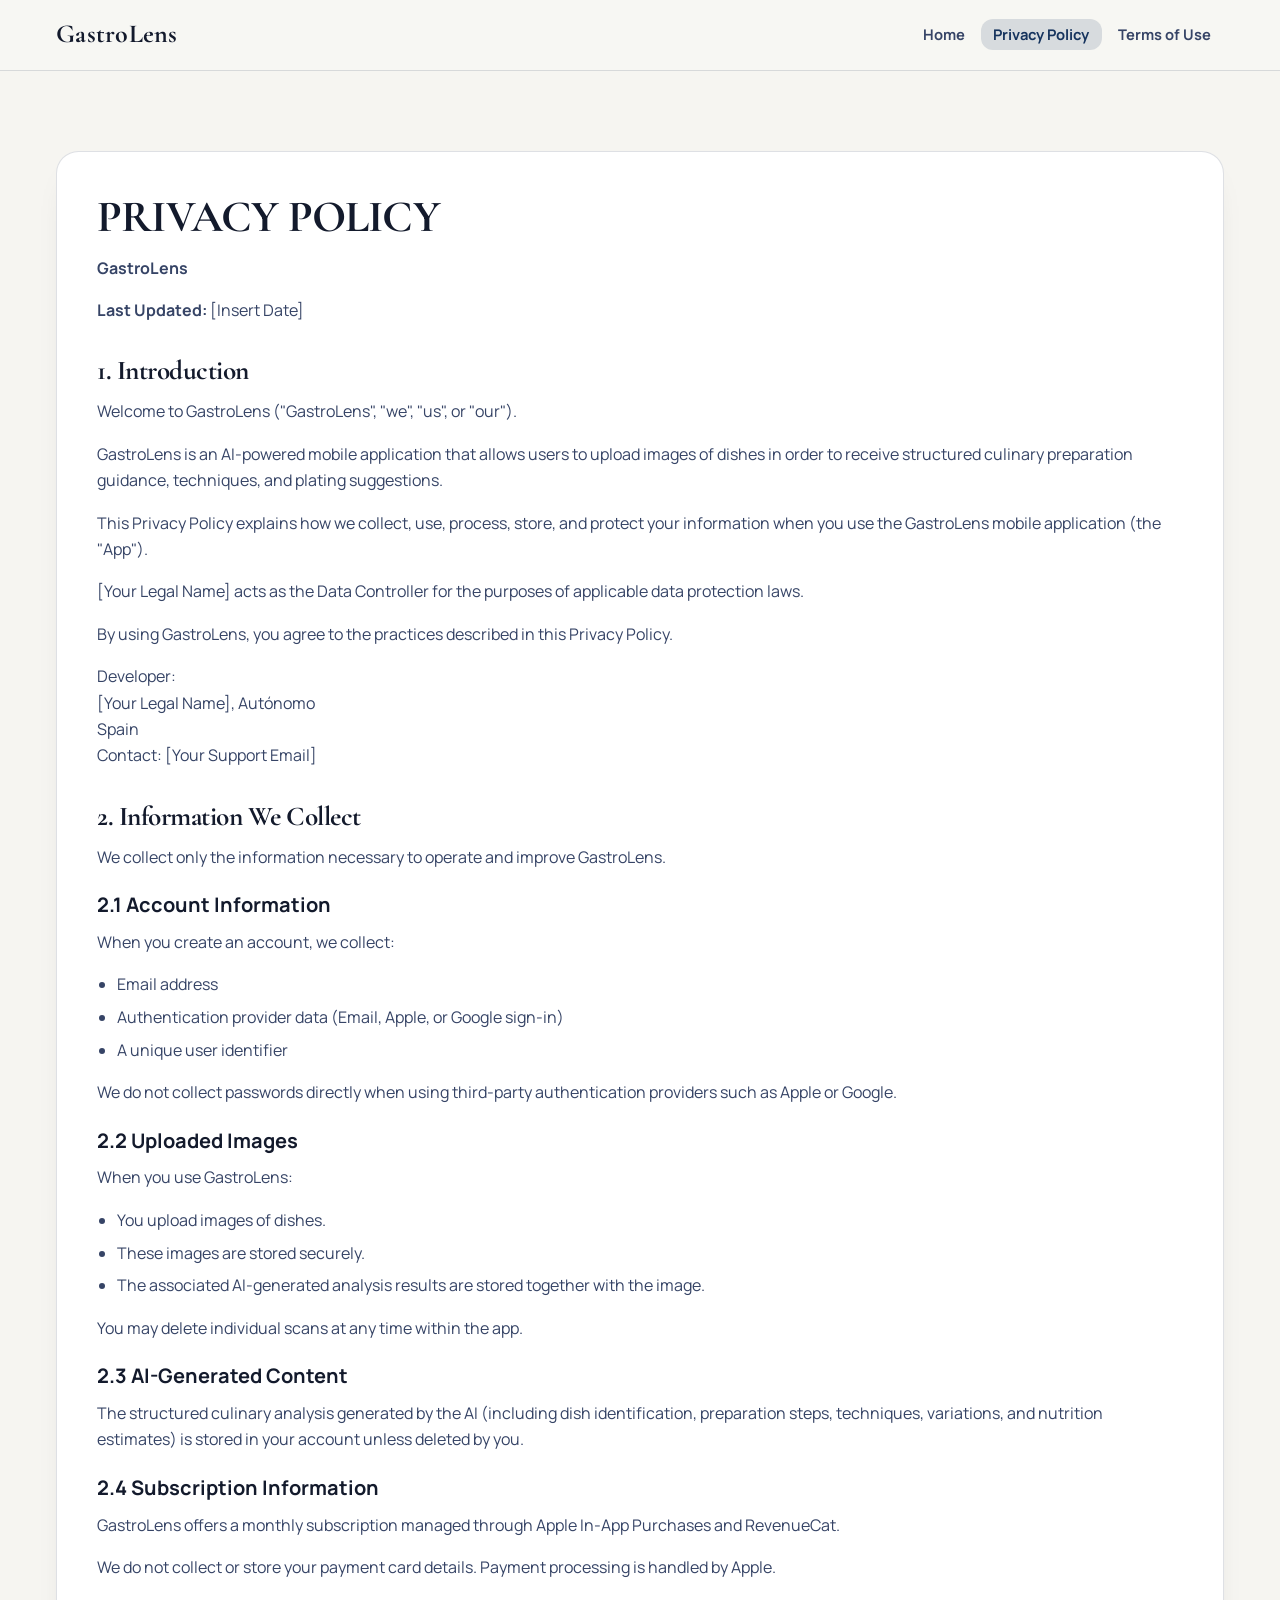
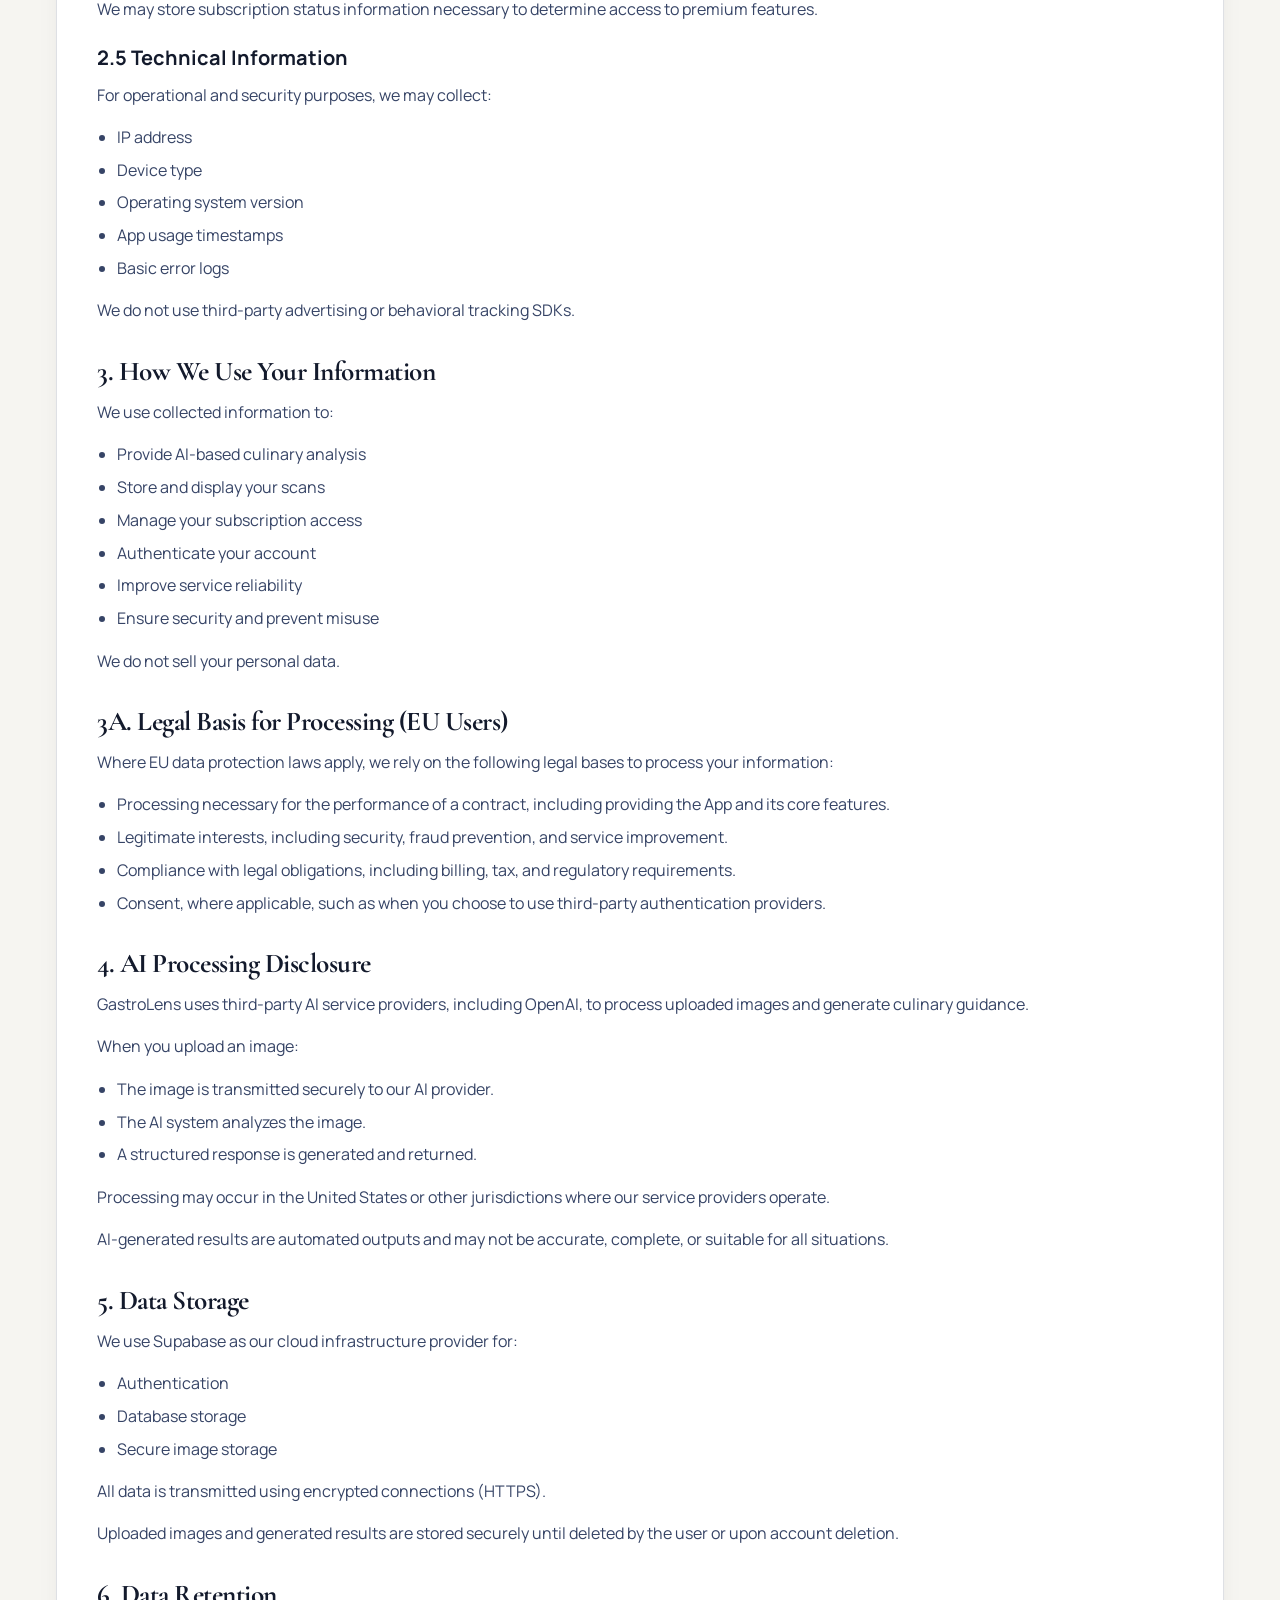
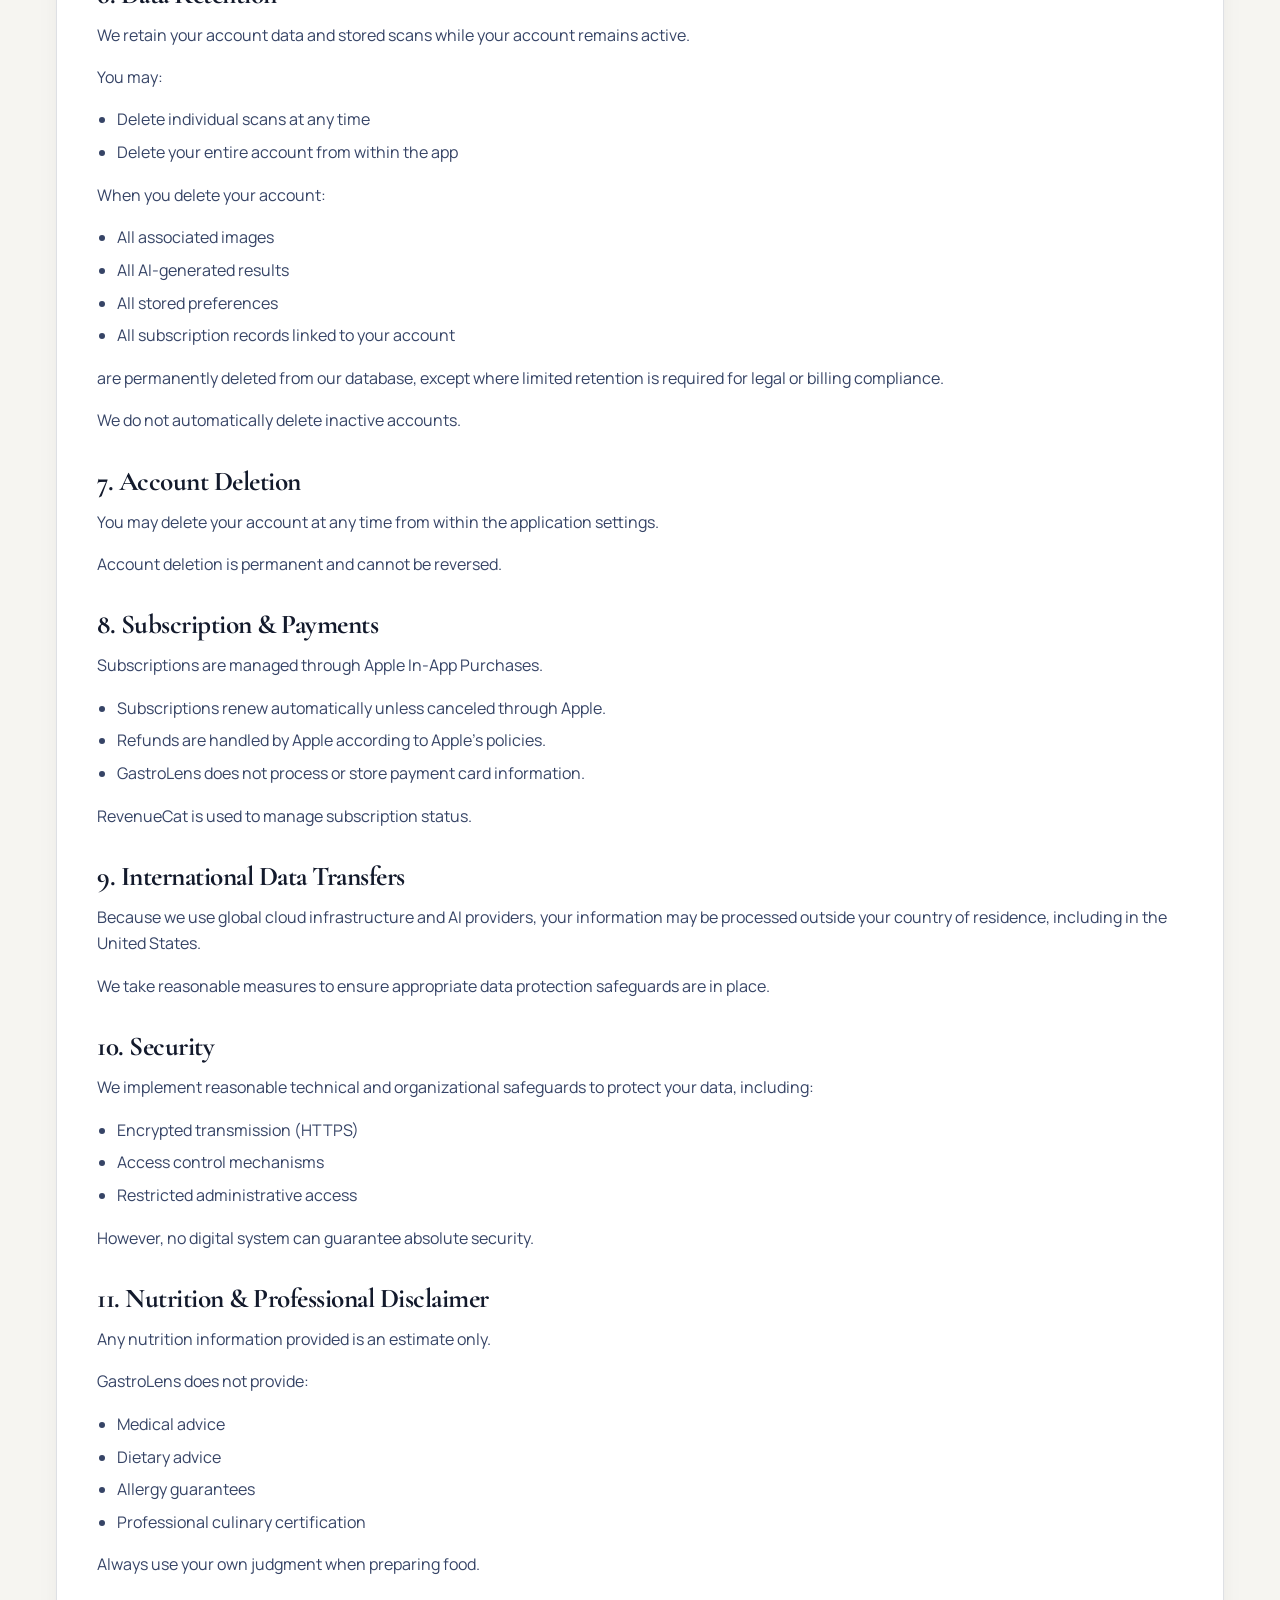
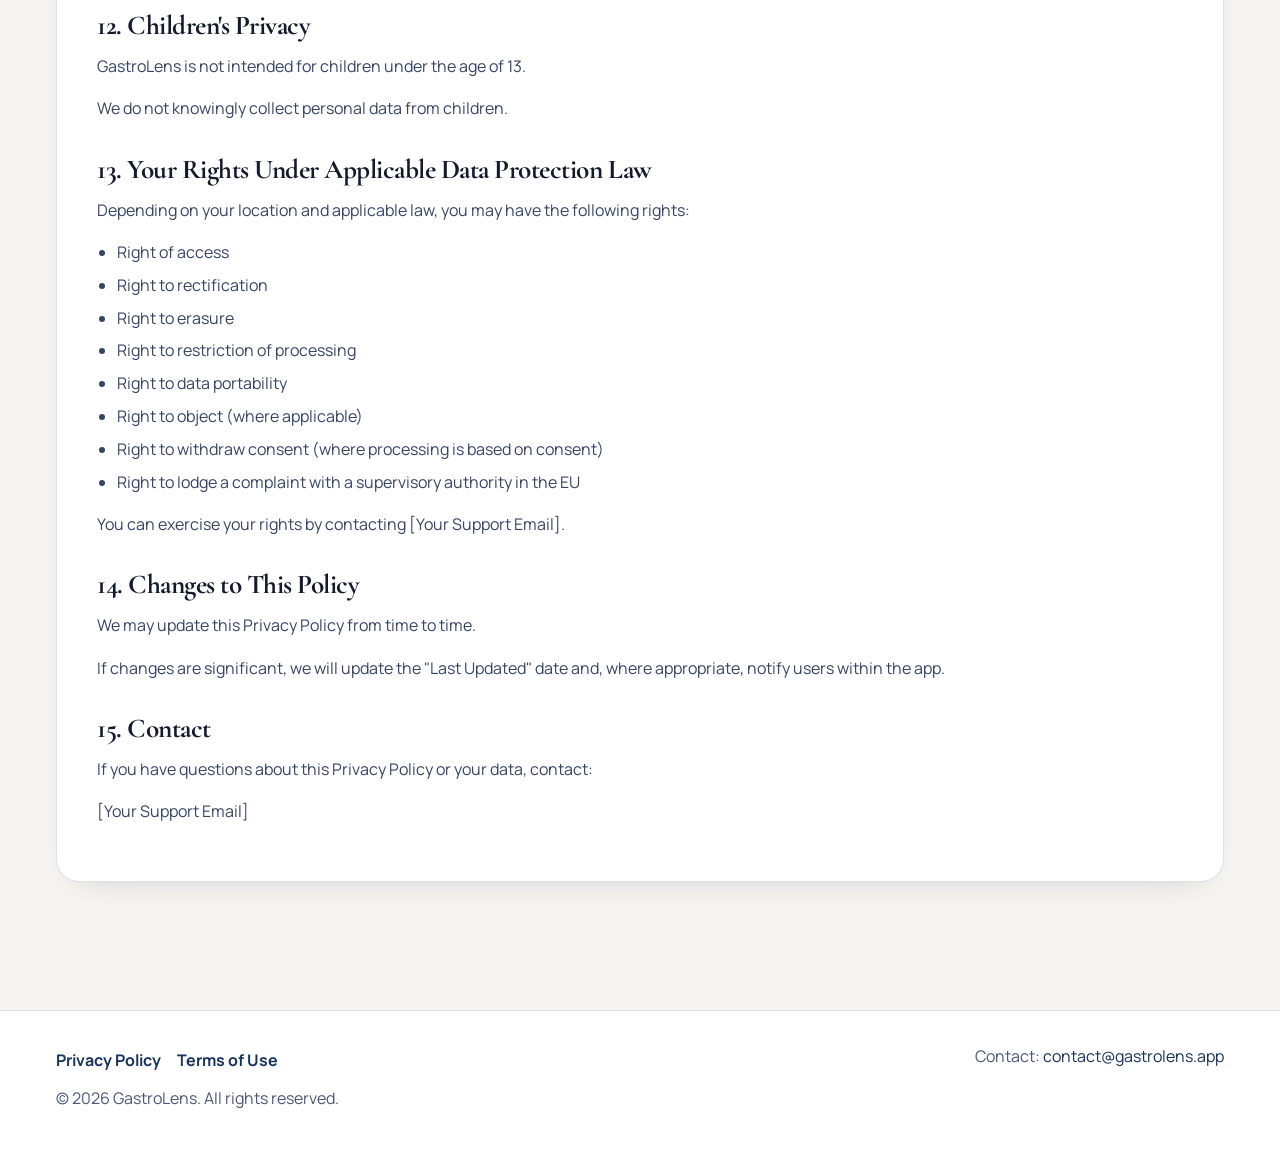
==== privacy.html @ a6d632fc "Add files via upload" ====
﻿<!doctype html>
<html lang="en">
<head>
  <meta charset="utf-8">
  <meta name="viewport" content="width=device-width, initial-scale=1">
  <title>Privacy Policy | GastroLens</title>
  <meta name="description" content="Privacy Policy for GastroLens.">
  <link rel="icon" href="/favicon.ico" sizes="any">
  <link rel="stylesheet" href="/styles.css">
</head>
<body>
  <header class="site-header">
    <div class="container nav-wrap">
      <a class="brand" href="/index.html" aria-label="GastroLens Home">GastroLens</a>
      <nav aria-label="Primary">
        <ul class="nav-list">
          <li><a class="nav-link" href="/index.html">Home</a></li>
          <li><a class="nav-link active" href="/privacy.html" aria-current="page">Privacy Policy</a></li>
          <li><a class="nav-link" href="/terms.html">Terms of Use</a></li>
        </ul>
      </nav>
    </div>
  </header>

  <main class="section">
    <article class="container legal">
      <h1>PRIVACY POLICY</h1>
      <p class="legal-meta"><strong>GastroLens</strong></p>
      <p class="legal-meta"><strong>Last Updated:</strong> [Insert Date]</p>

      <section>
        <h2>1. Introduction</h2>
        <p>Welcome to GastroLens ("GastroLens", "we", "us", or "our").</p>
        <p>GastroLens is an AI-powered mobile application that allows users to upload images of dishes in order to receive structured culinary preparation guidance, techniques, and plating suggestions.</p>
        <p>This Privacy Policy explains how we collect, use, process, store, and protect your information when you use the GastroLens mobile application (the "App").</p>
        <p>[Your Legal Name] acts as the Data Controller for the purposes of applicable data protection laws.</p>
        <p>By using GastroLens, you agree to the practices described in this Privacy Policy.</p>
        <p>Developer:<br>[Your Legal Name], Autónomo<br>Spain<br>Contact: [Your Support Email]</p>
      </section>

      <section>
        <h2>2. Information We Collect</h2>
        <p>We collect only the information necessary to operate and improve GastroLens.</p>

        <h3>2.1 Account Information</h3>
        <p>When you create an account, we collect:</p>
        <ul>
          <li>Email address</li>
          <li>Authentication provider data (Email, Apple, or Google sign-in)</li>
          <li>A unique user identifier</li>
        </ul>
        <p>We do not collect passwords directly when using third-party authentication providers such as Apple or Google.</p>

        <h3>2.2 Uploaded Images</h3>
        <p>When you use GastroLens:</p>
        <ul>
          <li>You upload images of dishes.</li>
          <li>These images are stored securely.</li>
          <li>The associated AI-generated analysis results are stored together with the image.</li>
        </ul>
        <p>You may delete individual scans at any time within the app.</p>

        <h3>2.3 AI-Generated Content</h3>
        <p>The structured culinary analysis generated by the AI (including dish identification, preparation steps, techniques, variations, and nutrition estimates) is stored in your account unless deleted by you.</p>

        <h3>2.4 Subscription Information</h3>
        <p>GastroLens offers a monthly subscription managed through Apple In-App Purchases and RevenueCat.</p>
        <p>We do not collect or store your payment card details. Payment processing is handled by Apple.</p>
        <p>We may store subscription status information necessary to determine access to premium features.</p>

        <h3>2.5 Technical Information</h3>
        <p>For operational and security purposes, we may collect:</p>
        <ul>
          <li>IP address</li>
          <li>Device type</li>
          <li>Operating system version</li>
          <li>App usage timestamps</li>
          <li>Basic error logs</li>
        </ul>
        <p>We do not use third-party advertising or behavioral tracking SDKs.</p>
      </section>

      <section>
        <h2>3. How We Use Your Information</h2>
        <p>We use collected information to:</p>
        <ul>
          <li>Provide AI-based culinary analysis</li>
          <li>Store and display your scans</li>
          <li>Manage your subscription access</li>
          <li>Authenticate your account</li>
          <li>Improve service reliability</li>
          <li>Ensure security and prevent misuse</li>
        </ul>
        <p>We do not sell your personal data.</p>
      </section>

      <section>
        <h2>3A. Legal Basis for Processing (EU Users)</h2>
        <p>Where EU data protection laws apply, we rely on the following legal bases to process your information:</p>
        <ul>
          <li>Processing necessary for the performance of a contract, including providing the App and its core features.</li>
          <li>Legitimate interests, including security, fraud prevention, and service improvement.</li>
          <li>Compliance with legal obligations, including billing, tax, and regulatory requirements.</li>
          <li>Consent, where applicable, such as when you choose to use third-party authentication providers.</li>
        </ul>
      </section>

      <section>
        <h2>4. AI Processing Disclosure</h2>
        <p>GastroLens uses third-party AI service providers, including OpenAI, to process uploaded images and generate culinary guidance.</p>
        <p>When you upload an image:</p>
        <ul>
          <li>The image is transmitted securely to our AI provider.</li>
          <li>The AI system analyzes the image.</li>
          <li>A structured response is generated and returned.</li>
        </ul>
        <p>Processing may occur in the United States or other jurisdictions where our service providers operate.</p>
        <p>AI-generated results are automated outputs and may not be accurate, complete, or suitable for all situations.</p>
      </section>

      <section>
        <h2>5. Data Storage</h2>
        <p>We use Supabase as our cloud infrastructure provider for:</p>
        <ul>
          <li>Authentication</li>
          <li>Database storage</li>
          <li>Secure image storage</li>
        </ul>
        <p>All data is transmitted using encrypted connections (HTTPS).</p>
        <p>Uploaded images and generated results are stored securely until deleted by the user or upon account deletion.</p>
      </section>

      <section>
        <h2>6. Data Retention</h2>
        <p>We retain your account data and stored scans while your account remains active.</p>
        <p>You may:</p>
        <ul>
          <li>Delete individual scans at any time</li>
          <li>Delete your entire account from within the app</li>
        </ul>
        <p>When you delete your account:</p>
        <ul>
          <li>All associated images</li>
          <li>All AI-generated results</li>
          <li>All stored preferences</li>
          <li>All subscription records linked to your account</li>
        </ul>
        <p>are permanently deleted from our database, except where limited retention is required for legal or billing compliance.</p>
        <p>We do not automatically delete inactive accounts.</p>
      </section>

      <section>
        <h2>7. Account Deletion</h2>
        <p>You may delete your account at any time from within the application settings.</p>
        <p>Account deletion is permanent and cannot be reversed.</p>
      </section>

      <section>
        <h2>8. Subscription &amp; Payments</h2>
        <p>Subscriptions are managed through Apple In-App Purchases.</p>
        <ul>
          <li>Subscriptions renew automatically unless canceled through Apple.</li>
          <li>Refunds are handled by Apple according to Apple's policies.</li>
          <li>GastroLens does not process or store payment card information.</li>
        </ul>
        <p>RevenueCat is used to manage subscription status.</p>
      </section>

      <section>
        <h2>9. International Data Transfers</h2>
        <p>Because we use global cloud infrastructure and AI providers, your information may be processed outside your country of residence, including in the United States.</p>
        <p>We take reasonable measures to ensure appropriate data protection safeguards are in place.</p>
      </section>

      <section>
        <h2>10. Security</h2>
        <p>We implement reasonable technical and organizational safeguards to protect your data, including:</p>
        <ul>
          <li>Encrypted transmission (HTTPS)</li>
          <li>Access control mechanisms</li>
          <li>Restricted administrative access</li>
        </ul>
        <p>However, no digital system can guarantee absolute security.</p>
      </section>

      <section>
        <h2>11. Nutrition &amp; Professional Disclaimer</h2>
        <p>Any nutrition information provided is an estimate only.</p>
        <p>GastroLens does not provide:</p>
        <ul>
          <li>Medical advice</li>
          <li>Dietary advice</li>
          <li>Allergy guarantees</li>
          <li>Professional culinary certification</li>
        </ul>
        <p>Always use your own judgment when preparing food.</p>
      </section>

      <section>
        <h2>12. Children's Privacy</h2>
        <p>GastroLens is not intended for children under the age of 13.</p>
        <p>We do not knowingly collect personal data from children.</p>
      </section>

      <section>
        <h2>13. Your Rights Under Applicable Data Protection Law</h2>
        <p>Depending on your location and applicable law, you may have the following rights:</p>
        <ul>
          <li>Right of access</li>
          <li>Right to rectification</li>
          <li>Right to erasure</li>
          <li>Right to restriction of processing</li>
          <li>Right to data portability</li>
          <li>Right to object (where applicable)</li>
          <li>Right to withdraw consent (where processing is based on consent)</li>
          <li>Right to lodge a complaint with a supervisory authority in the EU</li>
        </ul>
        <p>You can exercise your rights by contacting [Your Support Email].</p>
      </section>

      <section>
        <h2>14. Changes to This Policy</h2>
        <p>We may update this Privacy Policy from time to time.</p>
        <p>If changes are significant, we will update the "Last Updated" date and, where appropriate, notify users within the app.</p>
      </section>

      <section>
        <h2>15. Contact</h2>
        <p>If you have questions about this Privacy Policy or your data, contact:</p>
        <p>[Your Support Email]</p>
      </section>
    </article>
  </main>

  <footer class="site-footer">
    <div class="container footer-wrap">
      <nav aria-label="Footer">
        <ul class="footer-links">
          <li><a href="/privacy.html">Privacy Policy</a></li>
          <li><a href="/terms.html">Terms of Use</a></li>
        </ul>
      </nav>
      <p class="footer-meta">Contact: <a href="mailto:contact@gastrolens.app">contact@gastrolens.app</a></p>
      <p class="footer-meta">&copy; 2026 GastroLens. All rights reserved.</p>
    </div>
  </footer>
</body>
</html>
---- styles.css ----
@import url("https://fonts.googleapis.com/css2?family=Cormorant+Garamond:wght@600;700&family=Manrope:wght@400;500;600;700;800&display=swap");

:root {
  --font-sans: "Manrope", "Avenir Next", "Segoe UI", sans-serif;
  --font-display: "Cormorant Garamond", "Times New Roman", serif;

  --color-ink-950: #131a2c;
  --color-ink-800: #25314f;
  --color-ink-700: #364466;
  --color-ink-600: #4b5779;
  --color-ink-500: #667293;
  --color-bg: #f6f5f1;
  --color-surface: #ffffff;
  --color-surface-muted: #f4f6fb;
  --color-brand: #15335d;
  --color-brand-strong: #0d2342;
  --color-brand-soft: #d6e3f8;
  --color-accent: #bd8a37;
  --color-accent-soft: #f2e5cc;
  --color-border: rgba(24, 38, 68, 0.14);
  --color-border-strong: rgba(18, 31, 57, 0.2);

  --shadow-soft: 0 14px 34px -24px rgba(16, 24, 43, 0.28);
  --shadow-md: 0 24px 56px -28px rgba(11, 21, 44, 0.35);
  --shadow-lg: 0 42px 96px -46px rgba(10, 20, 40, 0.44);

  --radius-sm: 0.75rem;
  --radius-md: 1rem;
  --radius-lg: 1.4rem;
  --radius-xl: 1.9rem;

  --space-2: 0.5rem;
  --space-3: 0.75rem;
  --space-4: 1rem;
  --space-6: 1.5rem;
  --space-8: 2rem;
  --space-10: 2.5rem;
  --space-12: 3rem;
  --space-16: 4rem;
  --space-20: 5rem;
}

*,
*::before,
*::after {
  box-sizing: border-box;
}

html {
  scroll-behavior: smooth;
}

body {
  margin: 0;
  font-family: var(--font-sans);
  color: var(--color-ink-950);
  background: var(--color-bg);
  line-height: 1.65;
  -webkit-font-smoothing: antialiased;
  text-rendering: optimizeLegibility;
}

img {
  max-width: 100%;
  height: auto;
}

a {
  color: var(--color-brand);
  text-decoration: none;
}

a:hover,
a:focus-visible {
  text-decoration: underline;
}

:focus-visible {
  outline: 2px solid var(--color-accent);
  outline-offset: 2px;
}

.container {
  width: min(100% - 2rem, 73rem);
  margin-inline: auto;
}

.section {
  padding-block: var(--space-16);
}

.site-header {
  position: sticky;
  top: 0;
  z-index: 50;
  border-bottom: 1px solid var(--color-border);
  background: rgba(247, 247, 244, 0.92);
  backdrop-filter: blur(8px);
}

.nav-wrap {
  display: flex;
  align-items: center;
  justify-content: space-between;
  gap: var(--space-6);
  min-height: 4.35rem;
}

.brand {
  color: var(--color-ink-950);
  font-family: var(--font-display);
  font-size: 1.62rem;
  font-weight: 700;
  letter-spacing: 0.01em;
}

.brand:hover,
.brand:focus-visible {
  color: var(--color-brand);
  text-decoration: none;
}

.nav-list {
  list-style: none;
  margin: 0;
  padding: 0;
  display: flex;
  flex-wrap: wrap;
  align-items: center;
  justify-content: flex-end;
  gap: 0.2rem;
}

.nav-link {
  display: inline-flex;
  align-items: center;
  justify-content: center;
  border-radius: var(--radius-sm);
  padding: 0.52rem 0.8rem;
  color: var(--color-ink-700);
  font-size: 0.92rem;
  font-weight: 700;
  line-height: 1;
}

.nav-link:hover,
.nav-link:focus-visible {
  text-decoration: none;
  background: rgba(21, 51, 93, 0.11);
  color: var(--color-brand);
}

.nav-link.active {
  color: var(--color-brand);
  background: rgba(21, 51, 93, 0.14);
}

.nav-cta {
  border: 1px solid rgba(255, 255, 255, 0.18);
  background: linear-gradient(140deg, var(--color-brand), var(--color-brand-strong));
  color: #ffffff;
  box-shadow: 0 16px 30px -26px rgba(13, 35, 66, 0.8);
}

.nav-cta:hover,
.nav-cta:focus-visible {
  background: linear-gradient(140deg, #12305a, #0b1e3a);
  color: #ffffff;
}

h1,
h2,
h3 {
  margin-top: 0;
  color: var(--color-ink-950);
  line-height: 1.14;
}

h1,
h2 {
  font-family: var(--font-display);
  letter-spacing: -0.018em;
}

h1 {
  margin-bottom: var(--space-4);
  font-size: clamp(2.55rem, 7vw, 4.65rem);
}

h2 {
  margin-bottom: var(--space-6);
  font-size: clamp(2rem, 4.2vw, 3.2rem);
}

h3 {
  margin-bottom: var(--space-3);
  font-size: clamp(1.08rem, 1.8vw, 1.25rem);
}

p {
  margin-top: 0;
  margin-bottom: var(--space-4);
}

.lead {
  margin-bottom: var(--space-6);
  color: var(--color-ink-700);
  font-size: clamp(1.08rem, 2.2vw, 1.35rem);
  font-weight: 520;
}

.eyebrow {
  display: inline-flex;
  align-items: center;
  gap: 0.35rem;
  margin: 0 0 var(--space-4);
  padding: 0.42rem 0.85rem;
  border-radius: 999px;
  border: 1px solid rgba(189, 138, 55, 0.35);
  background: rgba(242, 229, 204, 0.45);
  color: #7e5312;
  font-size: 0.75rem;
  font-weight: 800;
  letter-spacing: 0.11em;
  text-transform: uppercase;
}

.cta-button {
  display: inline-flex;
  align-items: center;
  justify-content: center;
  border-radius: 0.92rem;
  border: 1px solid transparent;
  background: linear-gradient(144deg, var(--color-brand), var(--color-brand-strong));
  color: #ffffff;
  font-size: 0.96rem;
  font-weight: 760;
  letter-spacing: 0.01em;
  padding: 0.82rem 1.2rem;
  box-shadow: 0 18px 34px -26px rgba(13, 35, 66, 0.72);
  transition: transform 180ms ease, box-shadow 180ms ease, filter 180ms ease;
}

.cta-button:hover,
.cta-button:focus-visible {
  text-decoration: none;
  transform: translateY(-1px);
  filter: saturate(1.05);
  box-shadow: 0 24px 40px -28px rgba(13, 35, 66, 0.8);
}

.card {
  border-radius: var(--radius-lg);
  border: 1px solid var(--color-border);
  background: var(--color-surface);
  padding: clamp(1.1rem, 2.8vw, 1.65rem);
  box-shadow: var(--shadow-soft);
}

.card p {
  margin: 0;
  color: var(--color-ink-600);
}

.benefits {
  margin: 0;
  padding: 0;
  list-style: none;
  display: grid;
  gap: 0.9rem;
}

.benefits li {
  position: relative;
  padding-left: 1.8rem;
  color: var(--color-ink-700);
  font-weight: 600;
}

.benefits li::before {
  content: "";
  position: absolute;
  left: 0;
  top: 0.53rem;
  width: 0.65rem;
  height: 0.65rem;
  border-radius: 50%;
  background: radial-gradient(circle at 35% 35%, #f4d49c, #bc8631 70%);
  box-shadow: 0 0 0 3px rgba(242, 229, 204, 0.7);
}

.legal {
  border: 1px solid var(--color-border);
  border-radius: var(--radius-lg);
  background: var(--color-surface);
  padding: clamp(1.6rem, 4.8vw, 2.5rem);
  box-shadow: var(--shadow-soft);
}

.legal h1 {
  margin-bottom: var(--space-3);
  font-size: clamp(2rem, 5.6vw, 2.8rem);
}

.legal h2 {
  margin-top: var(--space-8);
  margin-bottom: var(--space-3);
  font-size: clamp(1.25rem, 3vw, 1.7rem);
}

.legal h3 {
  margin-top: var(--space-6);
}

.legal-intro,
.legal-meta,
.legal p,
.legal li {
  color: var(--color-ink-700);
}

.legal ul {
  margin: 0 0 var(--space-4);
  padding-left: 1.22rem;
}

.legal li {
  margin-bottom: 0.4rem;
}

.site-footer {
  margin-top: var(--space-12);
  border-top: 1px solid var(--color-border);
  background: var(--color-surface);
}

.footer-wrap {
  padding-block: var(--space-8);
}

.footer-links {
  list-style: none;
  margin: 0 0 var(--space-4);
  padding: 0;
  display: flex;
  flex-wrap: wrap;
  gap: var(--space-4);
}

.footer-links a {
  font-weight: 700;
}

.footer-meta {
  margin: 0 0 var(--space-2);
  color: var(--color-ink-600);
}

body.landing-page {
  background:
    radial-gradient(56rem 46rem at -8% -8%, rgba(189, 138, 55, 0.14), rgba(189, 138, 55, 0) 72%),
    radial-gradient(58rem 48rem at 108% 4%, rgba(21, 51, 93, 0.18), rgba(21, 51, 93, 0) 70%),
    linear-gradient(180deg, #faf9f5 0%, #eff2f8 45%, #f7f5f0 100%);
}

.landing-main {
  overflow: clip;
}

.landing-header {
  background: rgba(250, 249, 245, 0.86);
}

.landing-nav-wrap {
  min-height: auto;
  padding-block: 0.86rem;
  flex-direction: column;
  align-items: flex-start;
  gap: var(--space-3);
}

.landing-nav-list {
  width: 100%;
  display: grid;
  grid-template-columns: 1fr;
  justify-items: start;
}

.hero {
  padding-top: var(--space-10);
}

.hero-premium {
  position: relative;
}

.hero-premium::before,
.hero-premium::after {
  content: "";
  position: absolute;
  pointer-events: none;
  z-index: -1;
}

.hero-premium::before {
  top: -4rem;
  left: -4.5rem;
  width: 15rem;
  height: 15rem;
  border-radius: 999px;
  background: radial-gradient(circle, rgba(189, 138, 55, 0.22), rgba(189, 138, 55, 0));
}

.hero-premium::after {
  right: -7rem;
  top: 2rem;
  width: 18rem;
  height: 18rem;
  border-radius: 999px;
  background: radial-gradient(circle, rgba(21, 51, 93, 0.2), rgba(21, 51, 93, 0));
}

.hero-layout {
  display: grid;
  gap: var(--space-10);
  align-items: center;
}

.hero-content h1 {
  max-width: 12ch;
}

.hero-subheadline {
  max-width: 50ch;
}

.hero-metrics {
  margin-bottom: var(--space-6);
  display: grid;
  gap: 0.75rem;
  grid-template-columns: repeat(auto-fit, minmax(9rem, 1fr));
}

.metric-card {
  border: 1px solid rgba(21, 51, 93, 0.16);
  border-radius: var(--radius-md);
  background: linear-gradient(145deg, rgba(255, 255, 255, 0.92), rgba(214, 227, 248, 0.4));
  padding: 0.82rem 0.86rem;
}

.metric-value {
  margin: 0;
  font-family: var(--font-display);
  font-size: clamp(1.2rem, 2.6vw, 1.65rem);
  font-weight: 700;
  color: var(--color-brand);
  line-height: 1.05;
}

.metric-label {
  margin: 0.2rem 0 0;
  color: var(--color-ink-700);
  font-size: 0.78rem;
  font-weight: 700;
  letter-spacing: 0.02em;
}

.hero-actions {
  display: flex;
  flex-wrap: wrap;
  align-items: center;
  gap: var(--space-4);
}

.hero-actions .cta-button,
.final-cta .cta-button {
  margin-top: 0;
}

.text-link {
  color: var(--color-brand);
  font-weight: 760;
  text-underline-offset: 0.15em;
}

.hero-footnote {
  margin: var(--space-4) 0 0;
  color: var(--color-ink-600);
  font-size: 0.9rem;
}

.hero-stage {
  position: relative;
  margin-inline: auto;
  width: min(100%, 31rem);
  padding: 1.2rem 0.9rem 1.1rem;
  border-radius: var(--radius-xl);
  border: 1px solid rgba(16, 35, 69, 0.2);
  background: linear-gradient(150deg, rgba(255, 255, 255, 0.88), rgba(212, 225, 246, 0.52));
  box-shadow: var(--shadow-lg);
}

.stage-glow {
  position: absolute;
  inset: 1.1rem;
  border-radius: 1.55rem;
  background: radial-gradient(circle at 24% 16%, rgba(242, 229, 204, 0.7), rgba(242, 229, 204, 0));
  pointer-events: none;
}

.phone-shell {
  position: relative;
  z-index: 1;
  border-radius: 2rem;
  width: min(100%, 23.5rem);
  margin-inline: auto;
  padding: 0.68rem;
  border: 1px solid rgba(255, 255, 255, 0.16);
  background: linear-gradient(165deg, #101c34 0%, #111f3e 52%, #1f3156 100%);
  box-shadow: 0 22px 44px -32px rgba(5, 15, 33, 0.75);
}

.phone-notch {
  width: 34%;
  height: 0.84rem;
  margin: 0.34rem auto 0.66rem;
  border-radius: 999px;
  background: rgba(255, 255, 255, 0.14);
}

.phone-screen {
  border-radius: 1.35rem;
  border: 1px solid rgba(221, 227, 239, 0.7);
  background: linear-gradient(180deg, #f7f9fd, #edf2fc);
  padding: var(--space-4);
  display: grid;
  gap: 0.74rem;
}

.phone-card {
  border-radius: 0.88rem;
  border: 1px solid rgba(21, 51, 93, 0.12);
  background: rgba(255, 255, 255, 0.95);
  padding: 0.8rem 0.9rem;
  box-shadow: 0 14px 30px -24px rgba(14, 24, 44, 0.25);
}

.phone-label {
  margin: 0 0 0.36rem;
  color: #7e5312;
  font-size: 0.7rem;
  font-weight: 800;
  letter-spacing: 0.09em;
  text-transform: uppercase;
}

.phone-card h3 {
  margin: 0;
  color: var(--color-ink-800);
  font-size: 0.94rem;
  line-height: 1.35;
}

.floating-note {
  position: absolute;
  z-index: 2;
  max-width: 16rem;
  border-radius: 0.85rem;
  border: 1px solid rgba(21, 51, 93, 0.18);
  background: rgba(255, 255, 255, 0.92);
  color: var(--color-ink-700);
  font-size: 0.74rem;
  line-height: 1.45;
  font-weight: 700;
  padding: 0.62rem 0.72rem;
  box-shadow: var(--shadow-md);
}

.note-one {
  left: -2rem;
  top: 12%;
}

.note-two {
  right: -2.3rem;
  bottom: 13%;
}

.section-compact {
  padding-block: var(--space-10);
}

.trust-band {
  border-top: 1px solid var(--color-border);
  border-bottom: 1px solid var(--color-border);
  background: rgba(255, 255, 255, 0.62);
}

.trust-wrap {
  display: grid;
  gap: var(--space-4);
}

.trust-kicker {
  margin: 0;
  color: #7e5312;
  font-size: 0.83rem;
  font-weight: 800;
  text-transform: uppercase;
  letter-spacing: 0.1em;
}

.trust-list {
  list-style: none;
  margin: 0;
  padding: 0;
  display: grid;
  gap: 0.55rem;
}

.trust-list li {
  border: 1px solid rgba(21, 51, 93, 0.14);
  border-radius: 999px;
  background: rgba(255, 255, 255, 0.9);
  padding: 0.45rem 0.78rem;
  color: var(--color-ink-700);
  font-size: 0.8rem;
  font-weight: 700;
}

.steps-grid,
.feature-grid {
  display: grid;
  gap: var(--space-4);
}

.premium-steps,
.premium-feature-grid {
  align-items: stretch;
}

.step-card {
  position: relative;
  background: linear-gradient(162deg, rgba(255, 255, 255, 0.98), rgba(214, 227, 248, 0.45));
  min-height: 100%;
}

.step-tag {
  margin: 0 0 0.58rem;
  color: #7e5312;
  font-size: 0.75rem;
  text-transform: uppercase;
  letter-spacing: 0.11em;
  font-weight: 800;
}

.step-card p,
.feature-card p {
  color: var(--color-ink-600);
}

.section-soft {
  border-top: 1px solid var(--color-border);
  border-bottom: 1px solid var(--color-border);
  background: linear-gradient(180deg, rgba(243, 247, 255, 0.72), rgba(255, 255, 255, 0.92));
}

.section-head {
  margin-bottom: var(--space-8);
  max-width: 44rem;
}

.section-head h2 {
  margin-bottom: var(--space-4);
}

.section-head p {
  margin: 0;
  color: var(--color-ink-700);
}

.feature-card {
  min-height: 100%;
  background: linear-gradient(168deg, #ffffff, rgba(236, 242, 252, 0.7));
}

.craftsmanship {
  position: relative;
}

.craftsmanship::after {
  content: "";
  position: absolute;
  right: -9rem;
  bottom: -8rem;
  width: 22rem;
  height: 22rem;
  border-radius: 50%;
  background: radial-gradient(circle, rgba(189, 138, 55, 0.16), rgba(189, 138, 55, 0));
  pointer-events: none;
  z-index: -1;
}

.craftsmanship-layout {
  display: grid;
  gap: var(--space-6);
  align-items: start;
}

.craftsmanship-copy p {
  color: var(--color-ink-700);
  max-width: 56ch;
}

.premium-benefits li {
  font-weight: 650;
}

.craft-panel {
  border: 1px solid var(--color-border-strong);
  border-radius: var(--radius-lg);
  background: linear-gradient(164deg, rgba(255, 255, 255, 0.98), rgba(242, 229, 204, 0.45));
  padding: clamp(1.15rem, 2.7vw, 1.72rem);
  box-shadow: var(--shadow-md);
}

.craft-panel h3 {
  margin-bottom: 1rem;
  font-size: clamp(1.18rem, 2vw, 1.38rem);
}

.panel-list {
  margin: 0;
  padding: 0;
  list-style: none;
  display: grid;
  gap: 0.92rem;
}

.panel-list li {
  border: 1px solid rgba(21, 51, 93, 0.13);
  border-radius: 0.82rem;
  background: rgba(255, 255, 255, 0.86);
  padding: 0.8rem 0.86rem;
}

.panel-title {
  margin: 0 0 0.2rem;
  color: var(--color-ink-800);
  font-weight: 800;
}

.panel-list li p {
  margin: 0;
  color: var(--color-ink-600);
  font-size: 0.92rem;
}

.privacy-note {
  border: 1px solid var(--color-border);
  border-radius: var(--radius-lg);
  background: var(--color-surface);
  padding: clamp(1.15rem, 3.2vw, 1.95rem);
  box-shadow: var(--shadow-soft);
}

.premium-privacy {
  background: linear-gradient(152deg, rgba(255, 255, 255, 0.98), rgba(214, 227, 248, 0.35));
}

.privacy-note h2 {
  margin-bottom: var(--space-3);
  font-size: clamp(1.75rem, 3.8vw, 2.35rem);
}

.privacy-note p {
  color: var(--color-ink-700);
  max-width: 66ch;
}

.privacy-note ul {
  margin: 0;
  padding-left: 1.1rem;
}

.privacy-note li {
  margin-bottom: 0.45rem;
  color: var(--color-ink-700);
}

.final-cta {
  padding-top: var(--space-10);
}

.final-cta-card {
  border-radius: var(--radius-xl);
  border: 1px solid rgba(255, 255, 255, 0.25);
  background:
    radial-gradient(100% 100% at 0% 0%, rgba(242, 229, 204, 0.46), rgba(242, 229, 204, 0) 60%),
    linear-gradient(160deg, rgba(18, 48, 87, 0.95), rgba(13, 35, 66, 0.95));
  color: #ffffff;
  text-align: center;
  padding: clamp(1.5rem, 4.2vw, 3rem);
  box-shadow: var(--shadow-lg);
}

.final-cta-card .eyebrow {
  margin-bottom: var(--space-3);
  border-color: rgba(255, 214, 148, 0.45);
  background: rgba(242, 229, 204, 0.14);
  color: #ffd38f;
}

.final-cta-card h2 {
  margin-inline: auto;
  max-width: 16ch;
  color: #ffffff;
  margin-bottom: var(--space-3);
}

.final-cta-support {
  margin: 0 auto var(--space-6);
  max-width: 46ch;
  color: rgba(236, 244, 255, 0.9);
  font-size: 1.02rem;
}

.final-cta-card .cta-button {
  background: linear-gradient(142deg, #c79643, #b07a24);
  box-shadow: 0 20px 34px -24px rgba(5, 10, 20, 0.75);
}

.final-cta-card .cta-button:hover,
.final-cta-card .cta-button:focus-visible {
  box-shadow: 0 24px 40px -24px rgba(5, 10, 20, 0.82);
}

.final-cta-meta {
  margin: var(--space-4) 0 0;
  color: rgba(236, 244, 255, 0.82);
}

.final-cta-meta a {
  color: #ffffff;
  font-weight: 700;
}

.reveal {
  opacity: 0;
  transform: translateY(22px);
  animation: reveal-up 620ms cubic-bezier(0.22, 1, 0.36, 1) forwards;
}

.delay-1 {
  animation-delay: 110ms;
}

.delay-2 {
  animation-delay: 220ms;
}

.delay-3 {
  animation-delay: 330ms;
}

@keyframes reveal-up {
  to {
    opacity: 1;
    transform: translateY(0);
  }
}

@media (prefers-reduced-motion: reduce) {
  *,
  *::before,
  *::after {
    animation: none !important;
    transition: none !important;
    scroll-behavior: auto !important;
  }

  .reveal {
    opacity: 1;
    transform: none;
  }
}

@media (min-width: 48rem) {
  .section {
    padding-block: var(--space-20);
  }

  .landing-nav-wrap {
    min-height: 4.4rem;
    padding-block: 0;
    flex-direction: row;
    align-items: center;
    gap: var(--space-6);
  }

  .landing-nav-list {
    width: auto;
    display: flex;
    justify-content: flex-end;
  }

  .hero {
    padding-top: var(--space-12);
  }

  .hero-layout {
    grid-template-columns: minmax(0, 1.04fr) minmax(0, 0.96fr);
    gap: var(--space-12);
  }

  .trust-wrap {
    grid-template-columns: auto 1fr;
    align-items: center;
  }

  .trust-list {
    grid-template-columns: repeat(2, minmax(0, 1fr));
    gap: 0.7rem;
  }

  .steps-grid {
    grid-template-columns: repeat(3, minmax(0, 1fr));
  }

  .feature-grid {
    grid-template-columns: repeat(2, minmax(0, 1fr));
  }

  .craftsmanship-layout {
    grid-template-columns: minmax(0, 1.08fr) minmax(0, 0.92fr);
    gap: var(--space-10);
  }

  .footer-wrap {
    display: grid;
    grid-template-columns: 1fr auto;
    column-gap: var(--space-8);
    row-gap: var(--space-2);
    align-items: center;
  }

  .footer-links {
    margin: 0;
  }
}

@media (min-width: 64rem) {
  .feature-grid {
    grid-template-columns: repeat(3, minmax(0, 1fr));
  }

  .trust-list {
    grid-template-columns: repeat(4, minmax(0, 1fr));
  }
}

@media (max-width: 63.999rem) {
  .note-one,
  .note-two {
    position: static;
    margin: 0.85rem auto 0;
  }
}
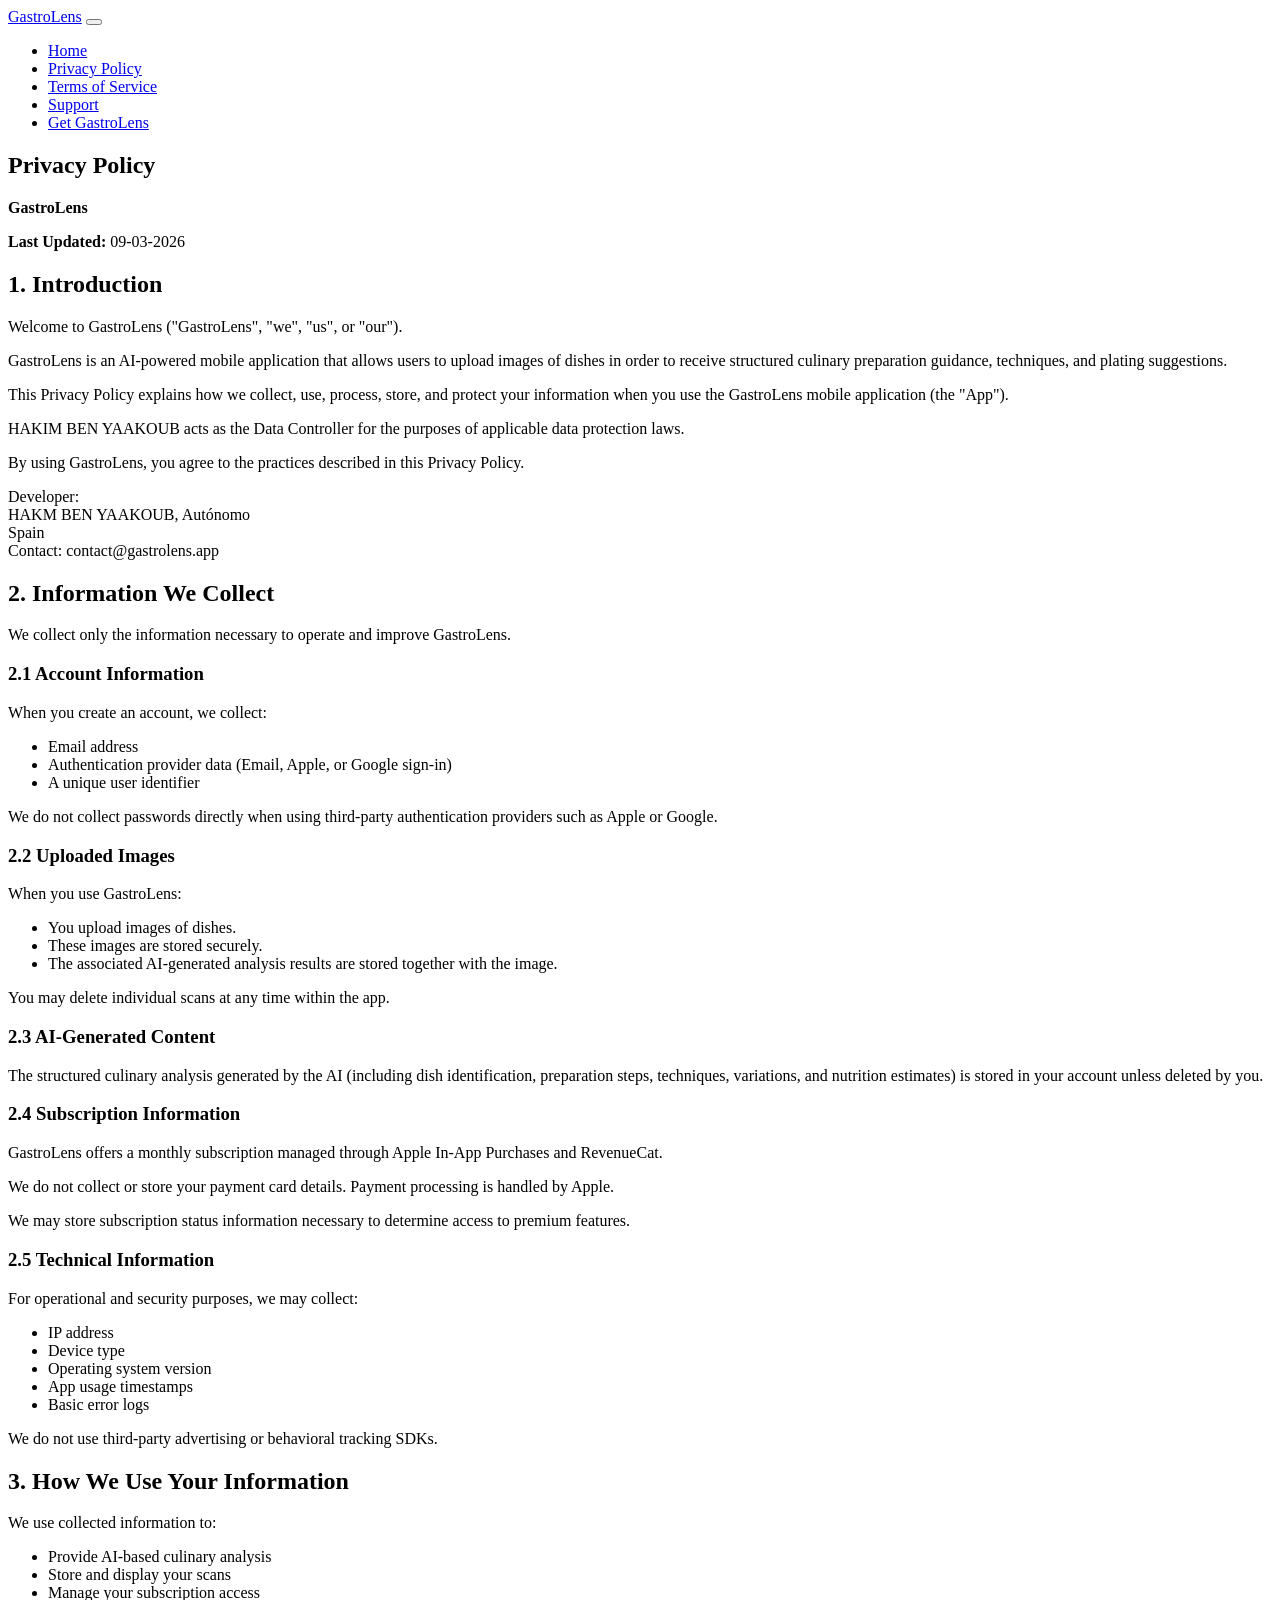
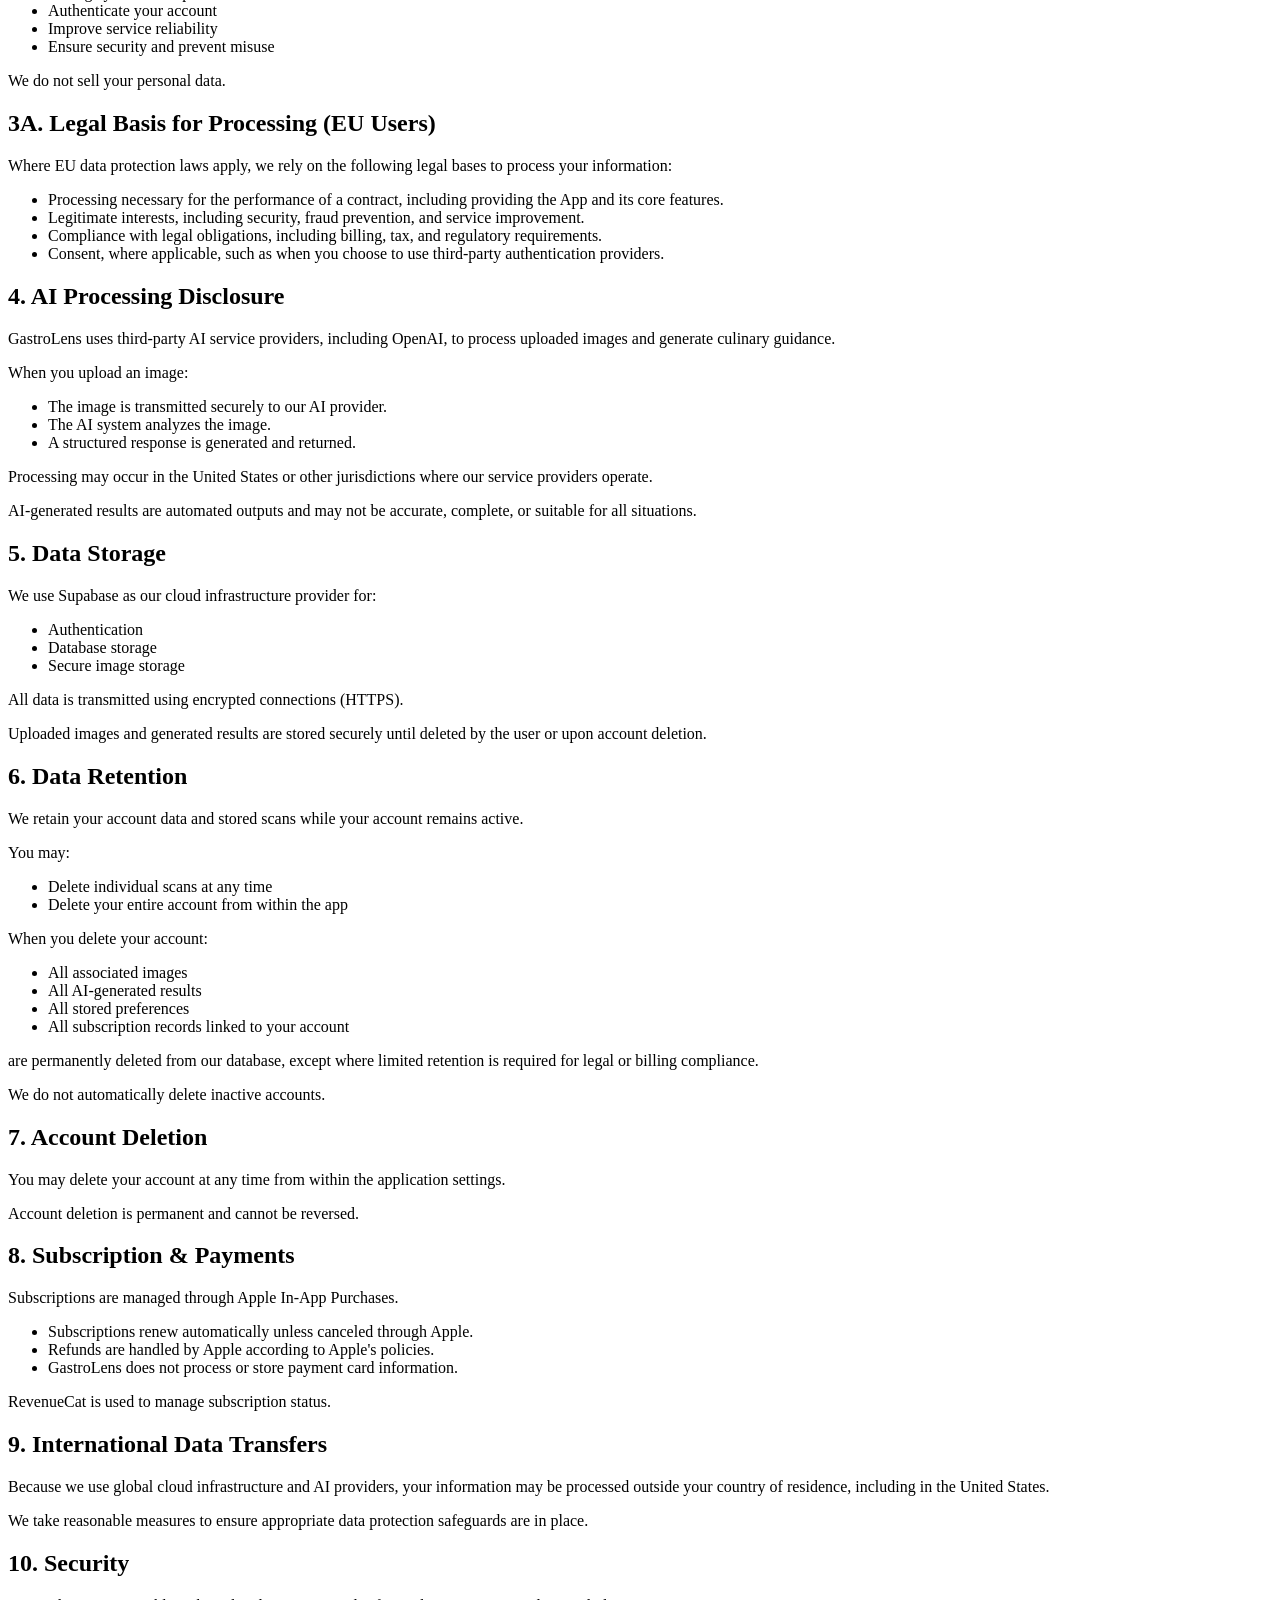
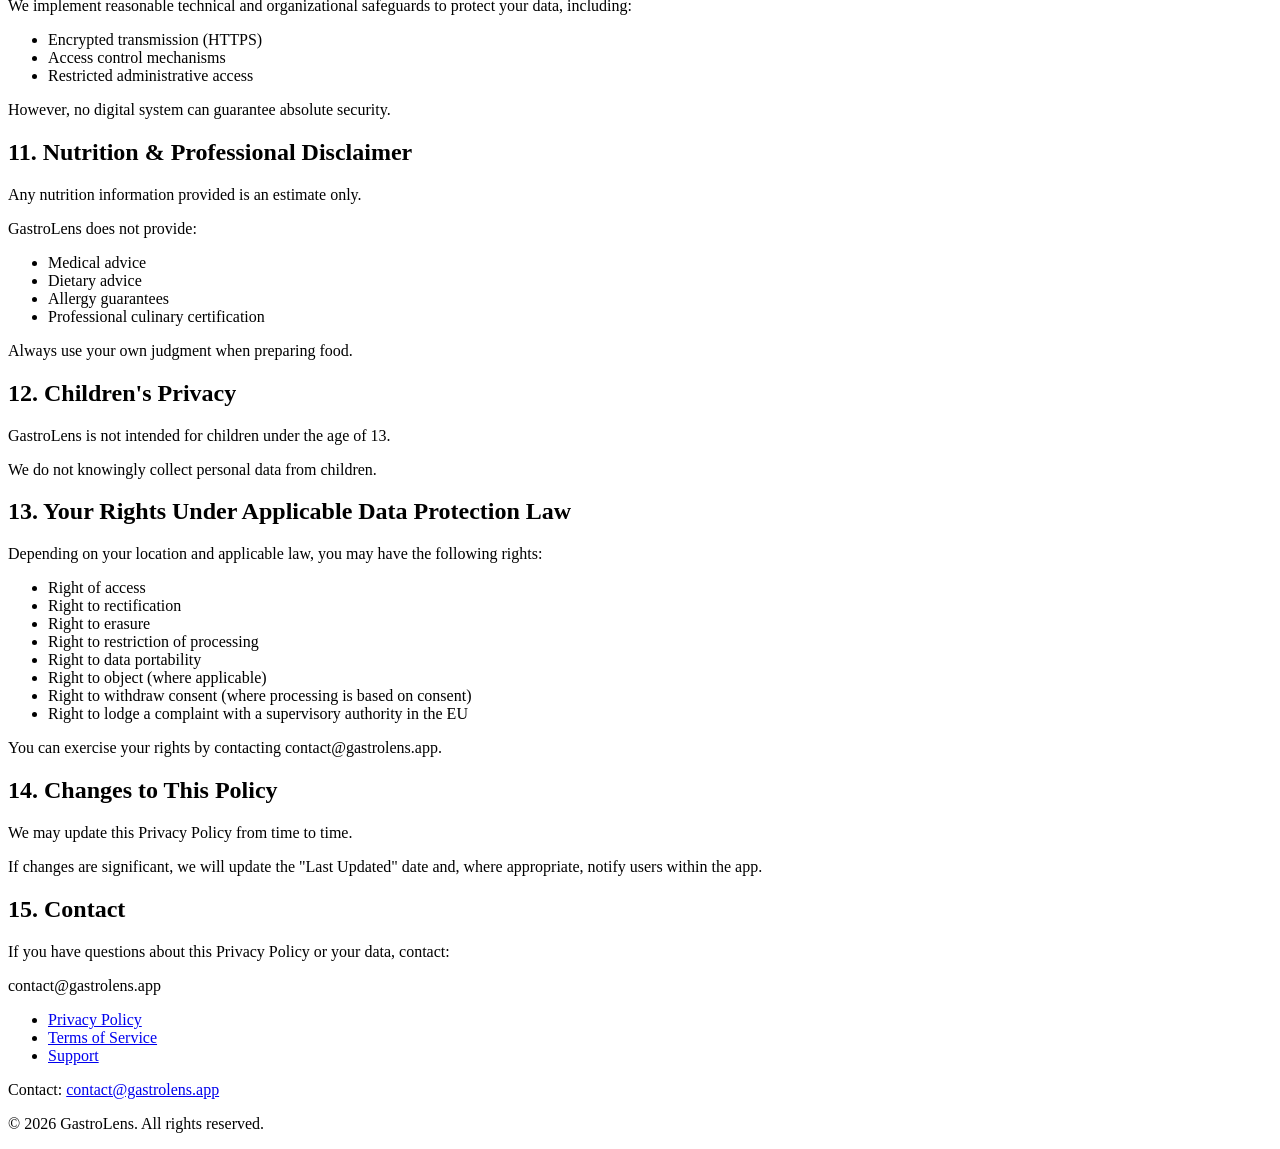
==== commit 7a8aa685: "Update privacy.html" ====
--- a/privacy.html
+++ b/privacy.html
@@ -1,248 +1,262 @@
-﻿<!doctype html>
-<html lang="en">
-<head>
-  <meta charset="utf-8">
-  <meta name="viewport" content="width=device-width, initial-scale=1">
-  <title>Privacy Policy | GastroLens</title>
-  <meta name="description" content="Privacy Policy for GastroLens.">
-  <link rel="icon" href="/favicon.ico" sizes="any">
-  <link rel="stylesheet" href="/styles.css">
-</head>
-<body>
-  <header class="site-header">
-    <div class="container nav-wrap">
-      <a class="brand" href="/index.html" aria-label="GastroLens Home">GastroLens</a>
-      <nav aria-label="Primary">
-        <ul class="nav-list">
-          <li><a class="nav-link" href="/index.html">Home</a></li>
-          <li><a class="nav-link active" href="/privacy.html" aria-current="page">Privacy Policy</a></li>
-          <li><a class="nav-link" href="/terms.html">Terms of Use</a></li>
-        </ul>
-      </nav>
-    </div>
-  </header>
-
-  <main class="section">
-    <article class="container legal">
-      <h1>PRIVACY POLICY</h1>
-      <p class="legal-meta"><strong>GastroLens</strong></p>
-      <p class="legal-meta"><strong>Last Updated:</strong> [Insert Date]</p>
-
-      <section>
-        <h2>1. Introduction</h2>
-        <p>Welcome to GastroLens ("GastroLens", "we", "us", or "our").</p>
-        <p>GastroLens is an AI-powered mobile application that allows users to upload images of dishes in order to receive structured culinary preparation guidance, techniques, and plating suggestions.</p>
+<!doctype html>
+<html lang="en">
+<head>
+  <meta charset="utf-8">
+  <meta name="viewport" content="width=device-width, initial-scale=1">
+  <title>Privacy Policy | GastroLens</title>
+  <meta name="description" content="Privacy Policy for GastroLens.">
+  <meta name="robots" content="noindex, nofollow, noarchive, nosnippet">
+  <script>document.documentElement.classList.add('has-js');</script>
+  <link rel="icon" href="/favicon.ico" sizes="any">
+  <link rel="stylesheet" href="/styles.css">
+</head>
+<body class="legal-page">
+  <header class="site-header" data-nav-root>
+    <div class="container nav-wrap">
+      <div class="nav-bar">
+        <a class="brand" href="/index.html" aria-label="GastroLens Home">GastroLens</a>
+        <button class="nav-toggle" type="button" aria-expanded="false" aria-controls="site-menu" aria-label="Toggle navigation" data-nav-toggle>
+          <span class="nav-toggle-bar" aria-hidden="true"></span>
+          <span class="nav-toggle-bar" aria-hidden="true"></span>
+          <span class="nav-toggle-bar" aria-hidden="true"></span>
+        </button>
+      </div>
+      <nav class="nav-menu" id="site-menu" aria-label="Primary" data-nav-menu>
+        <ul class="nav-list">
+          <li><a class="nav-link" href="/index.html">Home</a></li>
+          <li><a class="nav-link active" href="/privacy.html" aria-current="page">Privacy Policy</a></li>
+          <li><a class="nav-link" href="/terms.html">Terms of Service</a></li>
+          <li><a class="nav-link" href="/support.html">Support</a></li>
+          <li><a class="nav-link nav-pill" href="/index.html#final-cta">Get GastroLens</a></li>
+        </ul>
+      </nav>
+    </div>
+  </header>
+
+  <main class="section">
+    <article class="container legal">
+      <h1>Privacy Policy</h1>
+      <p class="legal-meta"><strong>GastroLens</strong></p>
+      <p class="legal-meta"><strong>Last Updated:</strong> 09-03-2026</p>
+
+      <section>
+        <h2>1. Introduction</h2>
+        <p>Welcome to GastroLens ("GastroLens", "we", "us", or "our").</p>
+        <p>GastroLens is an AI-powered mobile application that allows users to upload images of dishes in order to receive structured culinary preparation guidance, techniques, and plating suggestions.</p>
         <p>This Privacy Policy explains how we collect, use, process, store, and protect your information when you use the GastroLens mobile application (the "App").</p>
-        <p>[Your Legal Name] acts as the Data Controller for the purposes of applicable data protection laws.</p>
-        <p>By using GastroLens, you agree to the practices described in this Privacy Policy.</p>
-        <p>Developer:<br>[Your Legal Name], Autónomo<br>Spain<br>Contact: [Your Support Email]</p>
-      </section>
-
-      <section>
-        <h2>2. Information We Collect</h2>
-        <p>We collect only the information necessary to operate and improve GastroLens.</p>
-
-        <h3>2.1 Account Information</h3>
-        <p>When you create an account, we collect:</p>
-        <ul>
-          <li>Email address</li>
-          <li>Authentication provider data (Email, Apple, or Google sign-in)</li>
-          <li>A unique user identifier</li>
-        </ul>
-        <p>We do not collect passwords directly when using third-party authentication providers such as Apple or Google.</p>
-
-        <h3>2.2 Uploaded Images</h3>
-        <p>When you use GastroLens:</p>
-        <ul>
-          <li>You upload images of dishes.</li>
-          <li>These images are stored securely.</li>
-          <li>The associated AI-generated analysis results are stored together with the image.</li>
-        </ul>
-        <p>You may delete individual scans at any time within the app.</p>
-
-        <h3>2.3 AI-Generated Content</h3>
-        <p>The structured culinary analysis generated by the AI (including dish identification, preparation steps, techniques, variations, and nutrition estimates) is stored in your account unless deleted by you.</p>
-
-        <h3>2.4 Subscription Information</h3>
-        <p>GastroLens offers a monthly subscription managed through Apple In-App Purchases and RevenueCat.</p>
-        <p>We do not collect or store your payment card details. Payment processing is handled by Apple.</p>
-        <p>We may store subscription status information necessary to determine access to premium features.</p>
-
-        <h3>2.5 Technical Information</h3>
-        <p>For operational and security purposes, we may collect:</p>
-        <ul>
-          <li>IP address</li>
-          <li>Device type</li>
-          <li>Operating system version</li>
-          <li>App usage timestamps</li>
-          <li>Basic error logs</li>
-        </ul>
-        <p>We do not use third-party advertising or behavioral tracking SDKs.</p>
-      </section>
-
-      <section>
-        <h2>3. How We Use Your Information</h2>
-        <p>We use collected information to:</p>
-        <ul>
-          <li>Provide AI-based culinary analysis</li>
-          <li>Store and display your scans</li>
-          <li>Manage your subscription access</li>
-          <li>Authenticate your account</li>
-          <li>Improve service reliability</li>
-          <li>Ensure security and prevent misuse</li>
-        </ul>
-        <p>We do not sell your personal data.</p>
-      </section>
-
-      <section>
-        <h2>3A. Legal Basis for Processing (EU Users)</h2>
-        <p>Where EU data protection laws apply, we rely on the following legal bases to process your information:</p>
-        <ul>
-          <li>Processing necessary for the performance of a contract, including providing the App and its core features.</li>
-          <li>Legitimate interests, including security, fraud prevention, and service improvement.</li>
-          <li>Compliance with legal obligations, including billing, tax, and regulatory requirements.</li>
-          <li>Consent, where applicable, such as when you choose to use third-party authentication providers.</li>
-        </ul>
-      </section>
-
-      <section>
-        <h2>4. AI Processing Disclosure</h2>
-        <p>GastroLens uses third-party AI service providers, including OpenAI, to process uploaded images and generate culinary guidance.</p>
-        <p>When you upload an image:</p>
-        <ul>
-          <li>The image is transmitted securely to our AI provider.</li>
-          <li>The AI system analyzes the image.</li>
-          <li>A structured response is generated and returned.</li>
-        </ul>
-        <p>Processing may occur in the United States or other jurisdictions where our service providers operate.</p>
-        <p>AI-generated results are automated outputs and may not be accurate, complete, or suitable for all situations.</p>
-      </section>
-
-      <section>
-        <h2>5. Data Storage</h2>
-        <p>We use Supabase as our cloud infrastructure provider for:</p>
-        <ul>
-          <li>Authentication</li>
-          <li>Database storage</li>
-          <li>Secure image storage</li>
-        </ul>
-        <p>All data is transmitted using encrypted connections (HTTPS).</p>
-        <p>Uploaded images and generated results are stored securely until deleted by the user or upon account deletion.</p>
-      </section>
-
-      <section>
-        <h2>6. Data Retention</h2>
-        <p>We retain your account data and stored scans while your account remains active.</p>
-        <p>You may:</p>
-        <ul>
-          <li>Delete individual scans at any time</li>
-          <li>Delete your entire account from within the app</li>
-        </ul>
-        <p>When you delete your account:</p>
-        <ul>
-          <li>All associated images</li>
-          <li>All AI-generated results</li>
-          <li>All stored preferences</li>
-          <li>All subscription records linked to your account</li>
-        </ul>
-        <p>are permanently deleted from our database, except where limited retention is required for legal or billing compliance.</p>
-        <p>We do not automatically delete inactive accounts.</p>
-      </section>
-
-      <section>
-        <h2>7. Account Deletion</h2>
-        <p>You may delete your account at any time from within the application settings.</p>
-        <p>Account deletion is permanent and cannot be reversed.</p>
-      </section>
-
-      <section>
-        <h2>8. Subscription &amp; Payments</h2>
-        <p>Subscriptions are managed through Apple In-App Purchases.</p>
-        <ul>
-          <li>Subscriptions renew automatically unless canceled through Apple.</li>
-          <li>Refunds are handled by Apple according to Apple's policies.</li>
-          <li>GastroLens does not process or store payment card information.</li>
-        </ul>
-        <p>RevenueCat is used to manage subscription status.</p>
-      </section>
-
-      <section>
-        <h2>9. International Data Transfers</h2>
-        <p>Because we use global cloud infrastructure and AI providers, your information may be processed outside your country of residence, including in the United States.</p>
-        <p>We take reasonable measures to ensure appropriate data protection safeguards are in place.</p>
-      </section>
-
-      <section>
-        <h2>10. Security</h2>
-        <p>We implement reasonable technical and organizational safeguards to protect your data, including:</p>
-        <ul>
-          <li>Encrypted transmission (HTTPS)</li>
-          <li>Access control mechanisms</li>
-          <li>Restricted administrative access</li>
-        </ul>
-        <p>However, no digital system can guarantee absolute security.</p>
-      </section>
-
-      <section>
-        <h2>11. Nutrition &amp; Professional Disclaimer</h2>
-        <p>Any nutrition information provided is an estimate only.</p>
-        <p>GastroLens does not provide:</p>
-        <ul>
-          <li>Medical advice</li>
-          <li>Dietary advice</li>
-          <li>Allergy guarantees</li>
-          <li>Professional culinary certification</li>
-        </ul>
-        <p>Always use your own judgment when preparing food.</p>
-      </section>
-
-      <section>
-        <h2>12. Children's Privacy</h2>
-        <p>GastroLens is not intended for children under the age of 13.</p>
-        <p>We do not knowingly collect personal data from children.</p>
-      </section>
-
-      <section>
-        <h2>13. Your Rights Under Applicable Data Protection Law</h2>
-        <p>Depending on your location and applicable law, you may have the following rights:</p>
-        <ul>
-          <li>Right of access</li>
-          <li>Right to rectification</li>
-          <li>Right to erasure</li>
-          <li>Right to restriction of processing</li>
-          <li>Right to data portability</li>
-          <li>Right to object (where applicable)</li>
-          <li>Right to withdraw consent (where processing is based on consent)</li>
-          <li>Right to lodge a complaint with a supervisory authority in the EU</li>
-        </ul>
-        <p>You can exercise your rights by contacting [Your Support Email].</p>
-      </section>
-
-      <section>
-        <h2>14. Changes to This Policy</h2>
-        <p>We may update this Privacy Policy from time to time.</p>
-        <p>If changes are significant, we will update the "Last Updated" date and, where appropriate, notify users within the app.</p>
-      </section>
-
-      <section>
-        <h2>15. Contact</h2>
-        <p>If you have questions about this Privacy Policy or your data, contact:</p>
-        <p>[Your Support Email]</p>
-      </section>
-    </article>
-  </main>
-
-  <footer class="site-footer">
-    <div class="container footer-wrap">
-      <nav aria-label="Footer">
-        <ul class="footer-links">
-          <li><a href="/privacy.html">Privacy Policy</a></li>
-          <li><a href="/terms.html">Terms of Use</a></li>
-        </ul>
-      </nav>
-      <p class="footer-meta">Contact: <a href="mailto:contact@gastrolens.app">contact@gastrolens.app</a></p>
-      <p class="footer-meta">&copy; 2026 GastroLens. All rights reserved.</p>
-    </div>
-  </footer>
-</body>
-</html>
+        <p>HAKIM BEN YAAKOUB acts as the Data Controller for the purposes of applicable data protection laws.</p>
+        <p>By using GastroLens, you agree to the practices described in this Privacy Policy.</p>
+        <p>Developer:<br>HAKM BEN YAAKOUB, Aut&oacute;nomo<br>Spain<br>Contact: contact@gastrolens.app</p>
+      </section>
+
+      <section>
+        <h2>2. Information We Collect</h2>
+        <p>We collect only the information necessary to operate and improve GastroLens.</p>
+
+        <h3>2.1 Account Information</h3>
+        <p>When you create an account, we collect:</p>
+        <ul>
+          <li>Email address</li>
+          <li>Authentication provider data (Email, Apple, or Google sign-in)</li>
+          <li>A unique user identifier</li>
+        </ul>
+        <p>We do not collect passwords directly when using third-party authentication providers such as Apple or Google.</p>
+
+        <h3>2.2 Uploaded Images</h3>
+        <p>When you use GastroLens:</p>
+        <ul>
+          <li>You upload images of dishes.</li>
+          <li>These images are stored securely.</li>
+          <li>The associated AI-generated analysis results are stored together with the image.</li>
+        </ul>
+        <p>You may delete individual scans at any time within the app.</p>
+
+        <h3>2.3 AI-Generated Content</h3>
+        <p>The structured culinary analysis generated by the AI (including dish identification, preparation steps, techniques, variations, and nutrition estimates) is stored in your account unless deleted by you.</p>
+
+        <h3>2.4 Subscription Information</h3>
+        <p>GastroLens offers a monthly subscription managed through Apple In-App Purchases and RevenueCat.</p>
+        <p>We do not collect or store your payment card details. Payment processing is handled by Apple.</p>
+        <p>We may store subscription status information necessary to determine access to premium features.</p>
+
+        <h3>2.5 Technical Information</h3>
+        <p>For operational and security purposes, we may collect:</p>
+        <ul>
+          <li>IP address</li>
+          <li>Device type</li>
+          <li>Operating system version</li>
+          <li>App usage timestamps</li>
+          <li>Basic error logs</li>
+        </ul>
+        <p>We do not use third-party advertising or behavioral tracking SDKs.</p>
+      </section>
+
+      <section>
+        <h2>3. How We Use Your Information</h2>
+        <p>We use collected information to:</p>
+        <ul>
+          <li>Provide AI-based culinary analysis</li>
+          <li>Store and display your scans</li>
+          <li>Manage your subscription access</li>
+          <li>Authenticate your account</li>
+          <li>Improve service reliability</li>
+          <li>Ensure security and prevent misuse</li>
+        </ul>
+        <p>We do not sell your personal data.</p>
+      </section>
+
+      <section>
+        <h2>3A. Legal Basis for Processing (EU Users)</h2>
+        <p>Where EU data protection laws apply, we rely on the following legal bases to process your information:</p>
+        <ul>
+          <li>Processing necessary for the performance of a contract, including providing the App and its core features.</li>
+          <li>Legitimate interests, including security, fraud prevention, and service improvement.</li>
+          <li>Compliance with legal obligations, including billing, tax, and regulatory requirements.</li>
+          <li>Consent, where applicable, such as when you choose to use third-party authentication providers.</li>
+        </ul>
+      </section>
+
+      <section>
+        <h2>4. AI Processing Disclosure</h2>
+        <p>GastroLens uses third-party AI service providers, including OpenAI, to process uploaded images and generate culinary guidance.</p>
+        <p>When you upload an image:</p>
+        <ul>
+          <li>The image is transmitted securely to our AI provider.</li>
+          <li>The AI system analyzes the image.</li>
+          <li>A structured response is generated and returned.</li>
+        </ul>
+        <p>Processing may occur in the United States or other jurisdictions where our service providers operate.</p>
+        <p>AI-generated results are automated outputs and may not be accurate, complete, or suitable for all situations.</p>
+      </section>
+
+      <section>
+        <h2>5. Data Storage</h2>
+        <p>We use Supabase as our cloud infrastructure provider for:</p>
+        <ul>
+          <li>Authentication</li>
+          <li>Database storage</li>
+          <li>Secure image storage</li>
+        </ul>
+        <p>All data is transmitted using encrypted connections (HTTPS).</p>
+        <p>Uploaded images and generated results are stored securely until deleted by the user or upon account deletion.</p>
+      </section>
+
+      <section>
+        <h2>6. Data Retention</h2>
+        <p>We retain your account data and stored scans while your account remains active.</p>
+        <p>You may:</p>
+        <ul>
+          <li>Delete individual scans at any time</li>
+          <li>Delete your entire account from within the app</li>
+        </ul>
+        <p>When you delete your account:</p>
+        <ul>
+          <li>All associated images</li>
+          <li>All AI-generated results</li>
+          <li>All stored preferences</li>
+          <li>All subscription records linked to your account</li>
+        </ul>
+        <p>are permanently deleted from our database, except where limited retention is required for legal or billing compliance.</p>
+        <p>We do not automatically delete inactive accounts.</p>
+      </section>
+
+      <section>
+        <h2>7. Account Deletion</h2>
+        <p>You may delete your account at any time from within the application settings.</p>
+        <p>Account deletion is permanent and cannot be reversed.</p>
+      </section>
+
+      <section>
+        <h2>8. Subscription &amp; Payments</h2>
+        <p>Subscriptions are managed through Apple In-App Purchases.</p>
+        <ul>
+          <li>Subscriptions renew automatically unless canceled through Apple.</li>
+          <li>Refunds are handled by Apple according to Apple's policies.</li>
+          <li>GastroLens does not process or store payment card information.</li>
+        </ul>
+        <p>RevenueCat is used to manage subscription status.</p>
+      </section>
+
+      <section>
+        <h2>9. International Data Transfers</h2>
+        <p>Because we use global cloud infrastructure and AI providers, your information may be processed outside your country of residence, including in the United States.</p>
+        <p>We take reasonable measures to ensure appropriate data protection safeguards are in place.</p>
+      </section>
+
+      <section>
+        <h2>10. Security</h2>
+        <p>We implement reasonable technical and organizational safeguards to protect your data, including:</p>
+        <ul>
+          <li>Encrypted transmission (HTTPS)</li>
+          <li>Access control mechanisms</li>
+          <li>Restricted administrative access</li>
+        </ul>
+        <p>However, no digital system can guarantee absolute security.</p>
+      </section>
+
+      <section>
+        <h2>11. Nutrition &amp; Professional Disclaimer</h2>
+        <p>Any nutrition information provided is an estimate only.</p>
+        <p>GastroLens does not provide:</p>
+        <ul>
+          <li>Medical advice</li>
+          <li>Dietary advice</li>
+          <li>Allergy guarantees</li>
+          <li>Professional culinary certification</li>
+        </ul>
+        <p>Always use your own judgment when preparing food.</p>
+      </section>
+
+      <section>
+        <h2>12. Children's Privacy</h2>
+        <p>GastroLens is not intended for children under the age of 13.</p>
+        <p>We do not knowingly collect personal data from children.</p>
+      </section>
+
+      <section>
+        <h2>13. Your Rights Under Applicable Data Protection Law</h2>
+        <p>Depending on your location and applicable law, you may have the following rights:</p>
+        <ul>
+          <li>Right of access</li>
+          <li>Right to rectification</li>
+          <li>Right to erasure</li>
+          <li>Right to restriction of processing</li>
+          <li>Right to data portability</li>
+          <li>Right to object (where applicable)</li>
+          <li>Right to withdraw consent (where processing is based on consent)</li>
+          <li>Right to lodge a complaint with a supervisory authority in the EU</li>
+        </ul>
+        <p>You can exercise your rights by contacting contact@gastrolens.app.</p>
+      </section>
+
+      <section>
+        <h2>14. Changes to This Policy</h2>
+        <p>We may update this Privacy Policy from time to time.</p>
+        <p>If changes are significant, we will update the "Last Updated" date and, where appropriate, notify users within the app.</p>
+      </section>
+
+      <section>
+        <h2>15. Contact</h2>
+        <p>If you have questions about this Privacy Policy or your data, contact:</p>
+        <p>contact@gastrolens.app</p>
+      </section>
+    </article>
+  </main>
+
+  <footer class="site-footer">
+    <div class="container footer-wrap">
+      <nav aria-label="Footer">
+        <ul class="footer-links">
+          <li><a href="/privacy.html">Privacy Policy</a></li>
+          <li><a href="/terms.html">Terms of Service</a></li>
+          <li><a href="/support.html">Support</a></li>
+        </ul>
+      </nav>
+      <p class="footer-meta">Contact: <a href="mailto:contact@gastrolens.app">contact@gastrolens.app</a></p>
+      <p class="footer-meta">&copy; 2026 GastroLens. All rights reserved.</p>
+    </div>
+  </footer>
+  <script src="/site.js" defer></script>
+</body>
+</html>
+
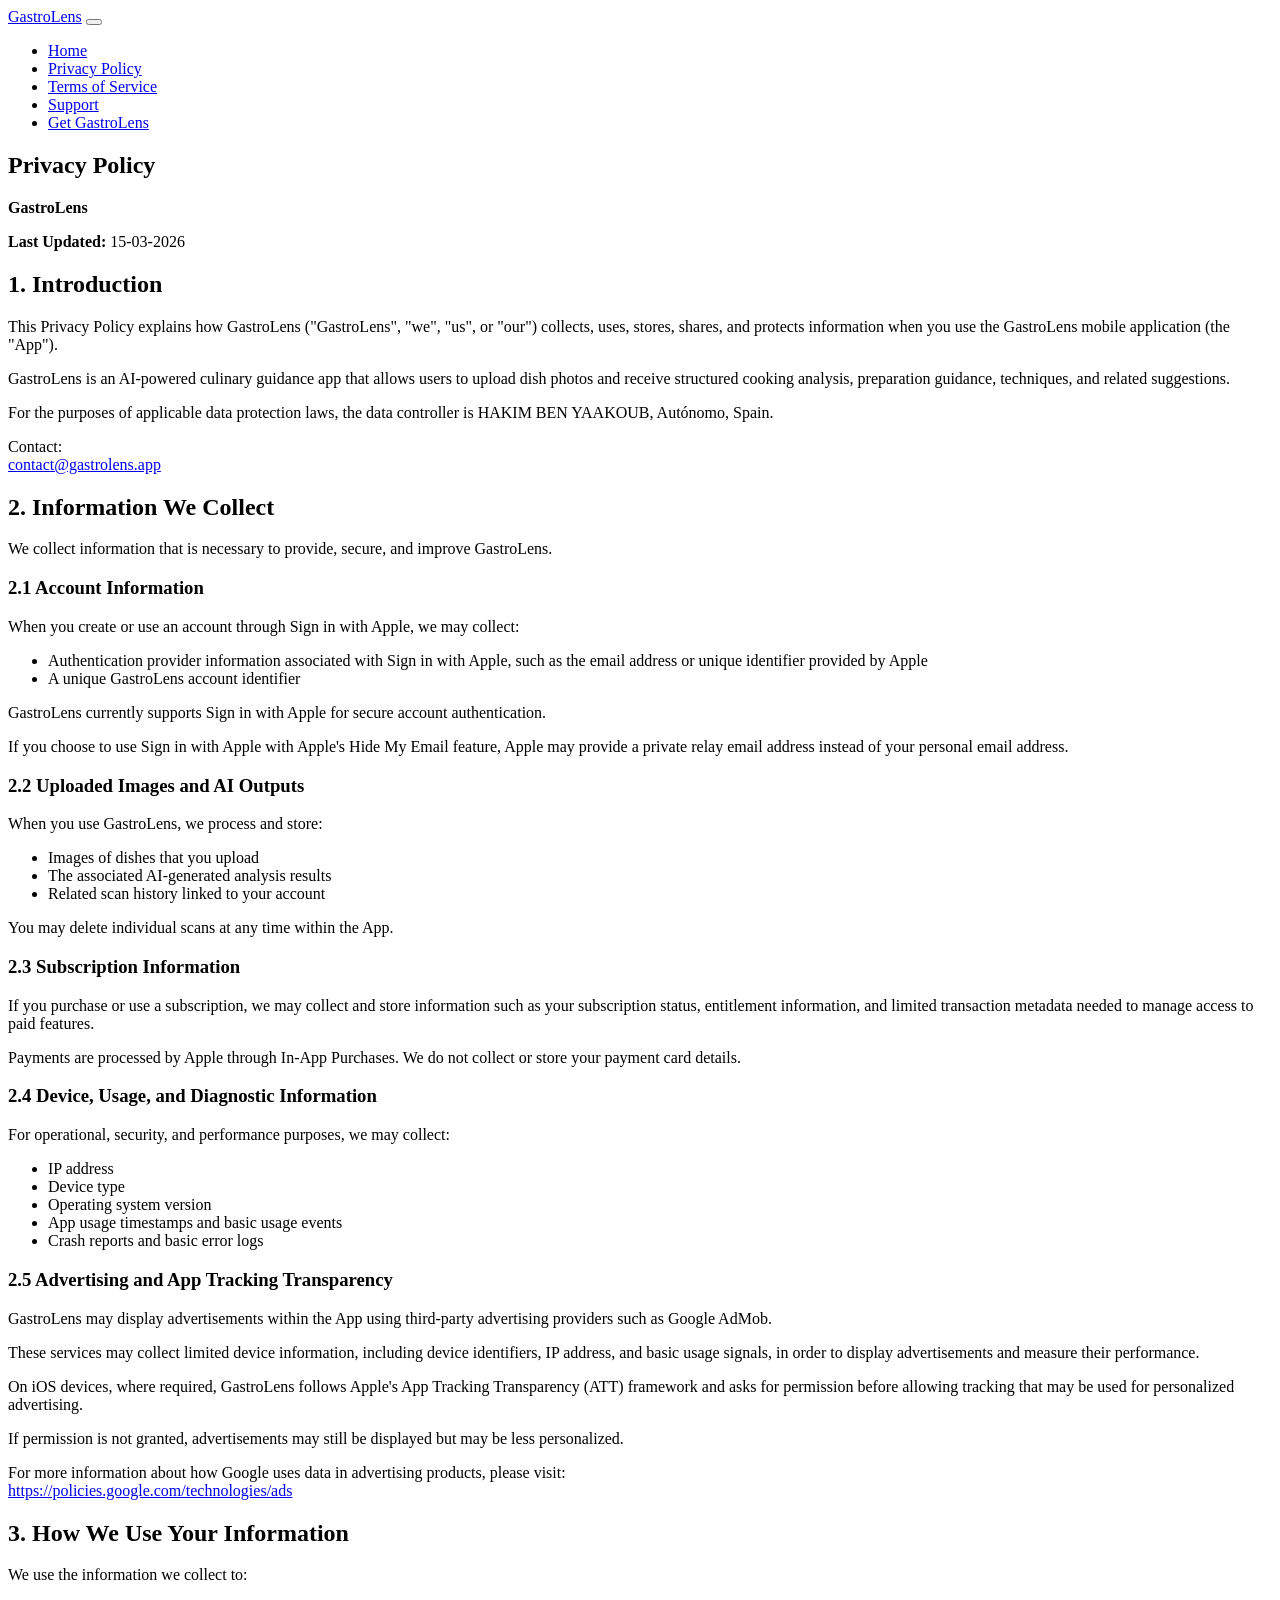
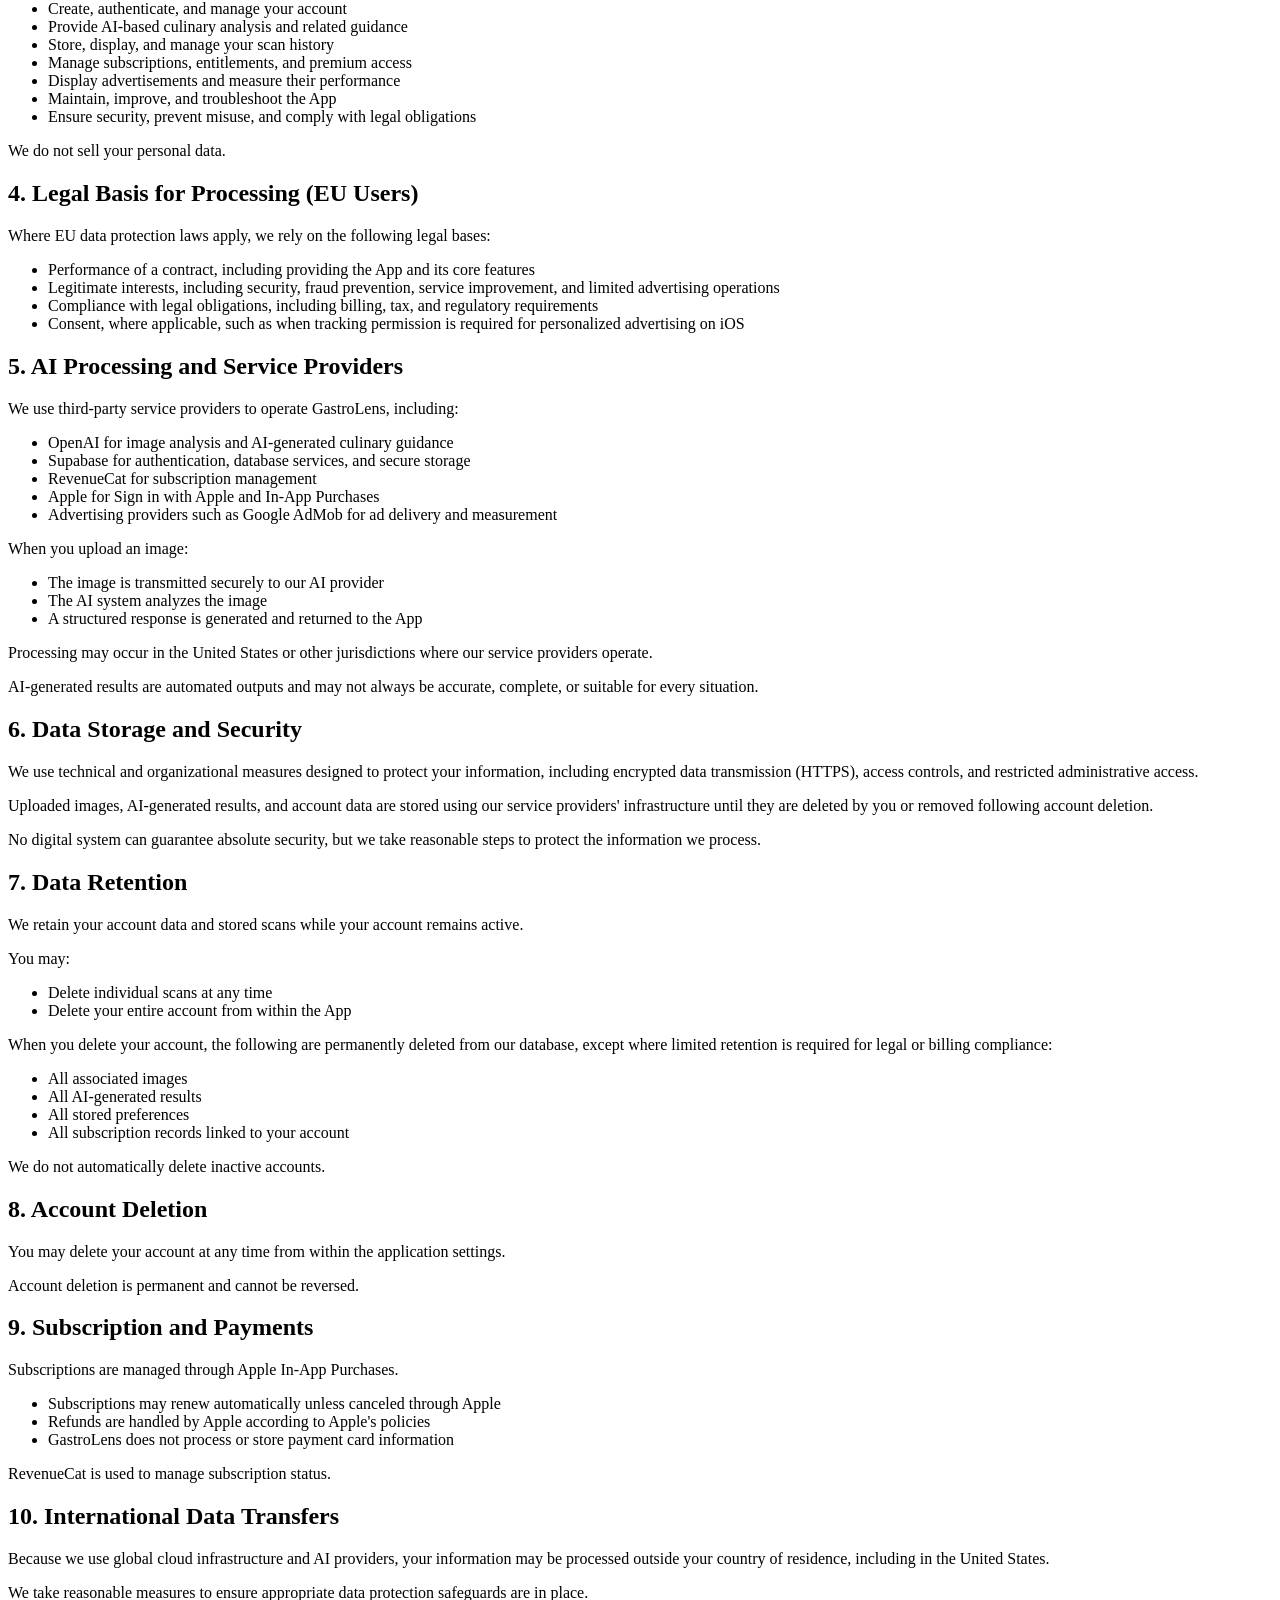
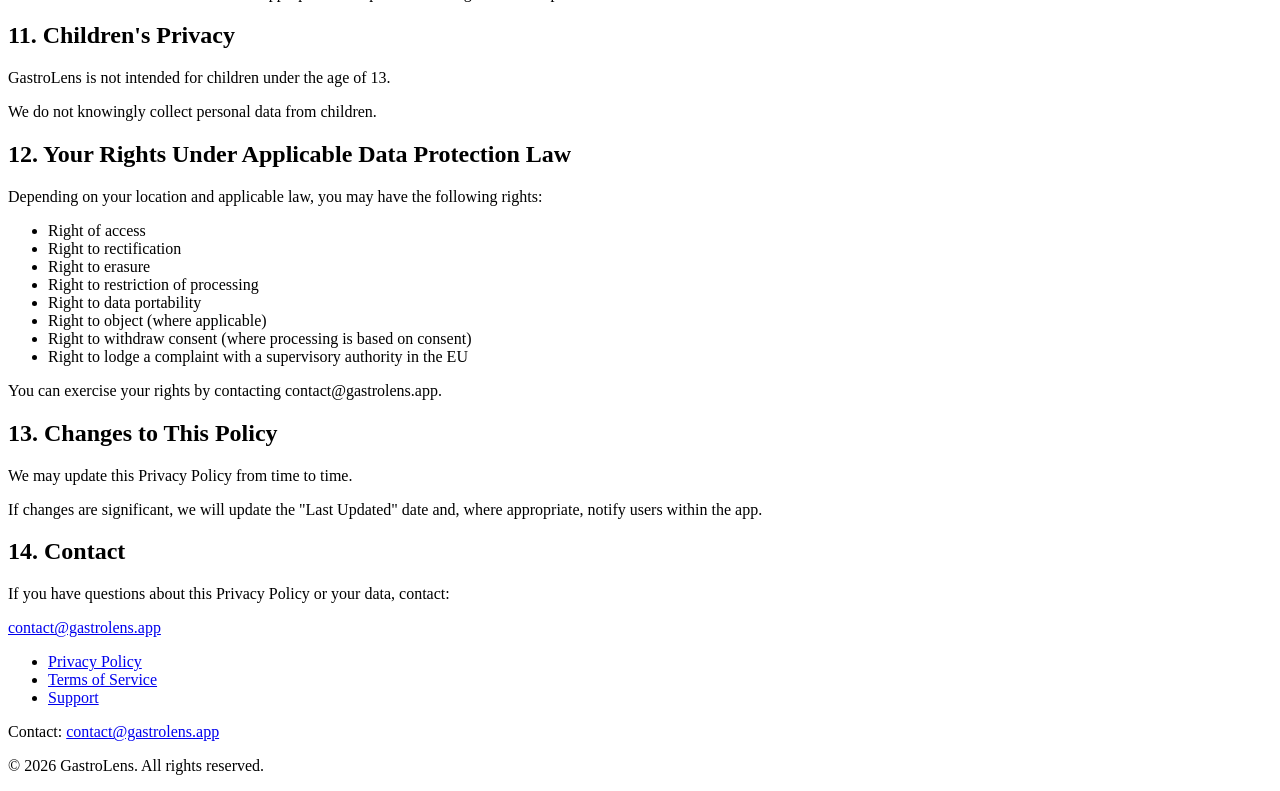
==== commit f10af7a9: "Update privacy.html" ====
--- a/privacy.html
+++ b/privacy.html
@@ -37,184 +37,162 @@
     <article class="container legal">
       <h1>Privacy Policy</h1>
       <p class="legal-meta"><strong>GastroLens</strong></p>
-      <p class="legal-meta"><strong>Last Updated:</strong> 09-03-2026</p>
+      <p class="legal-meta"><strong>Last Updated:</strong> 15-03-2026</p>
 
       <section>
         <h2>1. Introduction</h2>
-        <p>Welcome to GastroLens ("GastroLens", "we", "us", or "our").</p>
-        <p>GastroLens is an AI-powered mobile application that allows users to upload images of dishes in order to receive structured culinary preparation guidance, techniques, and plating suggestions.</p>
-        <p>This Privacy Policy explains how we collect, use, process, store, and protect your information when you use the GastroLens mobile application (the "App").</p>
-        <p>HAKIM BEN YAAKOUB acts as the Data Controller for the purposes of applicable data protection laws.</p>
-        <p>By using GastroLens, you agree to the practices described in this Privacy Policy.</p>
-        <p>Developer:<br>HAKM BEN YAAKOUB, Aut&oacute;nomo<br>Spain<br>Contact: contact@gastrolens.app</p>
+        <p>This Privacy Policy explains how GastroLens ("GastroLens", "we", "us", or "our") collects, uses, stores, shares, and protects information when you use the GastroLens mobile application (the "App").</p>
+        <p>GastroLens is an AI-powered culinary guidance app that allows users to upload dish photos and receive structured cooking analysis, preparation guidance, techniques, and related suggestions.</p>
+        <p>For the purposes of applicable data protection laws, the data controller is HAKIM BEN YAAKOUB, Aut&oacute;nomo, Spain.</p>
+        <p>Contact:<br><a href="mailto:contact@gastrolens.app">contact@gastrolens.app</a></p>
       </section>
 
       <section>
         <h2>2. Information We Collect</h2>
-        <p>We collect only the information necessary to operate and improve GastroLens.</p>
+        <p>We collect information that is necessary to provide, secure, and improve GastroLens.</p>
 
         <h3>2.1 Account Information</h3>
-        <p>When you create an account, we collect:</p>
-        <ul>
-          <li>Email address</li>
-          <li>Authentication provider data (Email, Apple, or Google sign-in)</li>
-          <li>A unique user identifier</li>
-        </ul>
-        <p>We do not collect passwords directly when using third-party authentication providers such as Apple or Google.</p>
-
-        <h3>2.2 Uploaded Images</h3>
-        <p>When you use GastroLens:</p>
-        <ul>
-          <li>You upload images of dishes.</li>
-          <li>These images are stored securely.</li>
-          <li>The associated AI-generated analysis results are stored together with the image.</li>
-        </ul>
-        <p>You may delete individual scans at any time within the app.</p>
-
-        <h3>2.3 AI-Generated Content</h3>
-        <p>The structured culinary analysis generated by the AI (including dish identification, preparation steps, techniques, variations, and nutrition estimates) is stored in your account unless deleted by you.</p>
-
-        <h3>2.4 Subscription Information</h3>
-        <p>GastroLens offers a monthly subscription managed through Apple In-App Purchases and RevenueCat.</p>
-        <p>We do not collect or store your payment card details. Payment processing is handled by Apple.</p>
-        <p>We may store subscription status information necessary to determine access to premium features.</p>
-
-        <h3>2.5 Technical Information</h3>
-        <p>For operational and security purposes, we may collect:</p>
+        <p>When you create or use an account through Sign in with Apple, we may collect:</p>
+        <ul>
+          <li>Authentication provider information associated with Sign in with Apple, such as the email address or unique identifier provided by Apple</li>
+          <li>A unique GastroLens account identifier</li>
+        </ul>
+        <p>GastroLens currently supports Sign in with Apple for secure account authentication.</p>
+        <p>If you choose to use Sign in with Apple with Apple's Hide My Email feature, Apple may provide a private relay email address instead of your personal email address.</p>
+
+        <h3>2.2 Uploaded Images and AI Outputs</h3>
+        <p>When you use GastroLens, we process and store:</p>
+        <ul>
+          <li>Images of dishes that you upload</li>
+          <li>The associated AI-generated analysis results</li>
+          <li>Related scan history linked to your account</li>
+        </ul>
+        <p>You may delete individual scans at any time within the App.</p>
+
+        <h3>2.3 Subscription Information</h3>
+        <p>If you purchase or use a subscription, we may collect and store information such as your subscription status, entitlement information, and limited transaction metadata needed to manage access to paid features.</p>
+        <p>Payments are processed by Apple through In-App Purchases. We do not collect or store your payment card details.</p>
+
+        <h3>2.4 Device, Usage, and Diagnostic Information</h3>
+        <p>For operational, security, and performance purposes, we may collect:</p>
         <ul>
           <li>IP address</li>
           <li>Device type</li>
           <li>Operating system version</li>
-          <li>App usage timestamps</li>
-          <li>Basic error logs</li>
-        </ul>
-        <p>We do not use third-party advertising or behavioral tracking SDKs.</p>
+          <li>App usage timestamps and basic usage events</li>
+          <li>Crash reports and basic error logs</li>
+        </ul>
+
+        <h3>2.5 Advertising and App Tracking Transparency</h3>
+        <p>GastroLens may display advertisements within the App using third-party advertising providers such as Google AdMob.</p>
+        <p>These services may collect limited device information, including device identifiers, IP address, and basic usage signals, in order to display advertisements and measure their performance.</p>
+        <p>On iOS devices, where required, GastroLens follows Apple's App Tracking Transparency (ATT) framework and asks for permission before allowing tracking that may be used for personalized advertising.</p>
+        <p>If permission is not granted, advertisements may still be displayed but may be less personalized.</p>
+        <p>For more information about how Google uses data in advertising products, please visit:<br><a href="https://policies.google.com/technologies/ads">https://policies.google.com/technologies/ads</a></p>
       </section>
 
       <section>
         <h2>3. How We Use Your Information</h2>
-        <p>We use collected information to:</p>
-        <ul>
-          <li>Provide AI-based culinary analysis</li>
-          <li>Store and display your scans</li>
-          <li>Manage your subscription access</li>
-          <li>Authenticate your account</li>
-          <li>Improve service reliability</li>
-          <li>Ensure security and prevent misuse</li>
+        <p>We use the information we collect to:</p>
+        <ul>
+          <li>Create, authenticate, and manage your account</li>
+          <li>Provide AI-based culinary analysis and related guidance</li>
+          <li>Store, display, and manage your scan history</li>
+          <li>Manage subscriptions, entitlements, and premium access</li>
+          <li>Display advertisements and measure their performance</li>
+          <li>Maintain, improve, and troubleshoot the App</li>
+          <li>Ensure security, prevent misuse, and comply with legal obligations</li>
         </ul>
         <p>We do not sell your personal data.</p>
       </section>
 
       <section>
-        <h2>3A. Legal Basis for Processing (EU Users)</h2>
-        <p>Where EU data protection laws apply, we rely on the following legal bases to process your information:</p>
-        <ul>
-          <li>Processing necessary for the performance of a contract, including providing the App and its core features.</li>
-          <li>Legitimate interests, including security, fraud prevention, and service improvement.</li>
-          <li>Compliance with legal obligations, including billing, tax, and regulatory requirements.</li>
-          <li>Consent, where applicable, such as when you choose to use third-party authentication providers.</li>
-        </ul>
-      </section>
-
-      <section>
-        <h2>4. AI Processing Disclosure</h2>
-        <p>GastroLens uses third-party AI service providers, including OpenAI, to process uploaded images and generate culinary guidance.</p>
+        <h2>4. Legal Basis for Processing (EU Users)</h2>
+        <p>Where EU data protection laws apply, we rely on the following legal bases:</p>
+        <ul>
+          <li>Performance of a contract, including providing the App and its core features</li>
+          <li>Legitimate interests, including security, fraud prevention, service improvement, and limited advertising operations</li>
+          <li>Compliance with legal obligations, including billing, tax, and regulatory requirements</li>
+          <li>Consent, where applicable, such as when tracking permission is required for personalized advertising on iOS</li>
+        </ul>
+      </section>
+
+      <section>
+        <h2>5. AI Processing and Service Providers</h2>
+        <p>We use third-party service providers to operate GastroLens, including:</p>
+        <ul>
+          <li>OpenAI for image analysis and AI-generated culinary guidance</li>
+          <li>Supabase for authentication, database services, and secure storage</li>
+          <li>RevenueCat for subscription management</li>
+          <li>Apple for Sign in with Apple and In-App Purchases</li>
+          <li>Advertising providers such as Google AdMob for ad delivery and measurement</li>
+        </ul>
         <p>When you upload an image:</p>
         <ul>
-          <li>The image is transmitted securely to our AI provider.</li>
-          <li>The AI system analyzes the image.</li>
-          <li>A structured response is generated and returned.</li>
+          <li>The image is transmitted securely to our AI provider</li>
+          <li>The AI system analyzes the image</li>
+          <li>A structured response is generated and returned to the App</li>
         </ul>
         <p>Processing may occur in the United States or other jurisdictions where our service providers operate.</p>
-        <p>AI-generated results are automated outputs and may not be accurate, complete, or suitable for all situations.</p>
-      </section>
-
-      <section>
-        <h2>5. Data Storage</h2>
-        <p>We use Supabase as our cloud infrastructure provider for:</p>
-        <ul>
-          <li>Authentication</li>
-          <li>Database storage</li>
-          <li>Secure image storage</li>
-        </ul>
-        <p>All data is transmitted using encrypted connections (HTTPS).</p>
-        <p>Uploaded images and generated results are stored securely until deleted by the user or upon account deletion.</p>
-      </section>
-
-      <section>
-        <h2>6. Data Retention</h2>
+        <p>AI-generated results are automated outputs and may not always be accurate, complete, or suitable for every situation.</p>
+      </section>
+
+      <section>
+        <h2>6. Data Storage and Security</h2>
+        <p>We use technical and organizational measures designed to protect your information, including encrypted data transmission (HTTPS), access controls, and restricted administrative access.</p>
+        <p>Uploaded images, AI-generated results, and account data are stored using our service providers' infrastructure until they are deleted by you or removed following account deletion.</p>
+        <p>No digital system can guarantee absolute security, but we take reasonable steps to protect the information we process.</p>
+      </section>
+
+      <section>
+        <h2>7. Data Retention</h2>
         <p>We retain your account data and stored scans while your account remains active.</p>
         <p>You may:</p>
         <ul>
           <li>Delete individual scans at any time</li>
-          <li>Delete your entire account from within the app</li>
-        </ul>
-        <p>When you delete your account:</p>
+          <li>Delete your entire account from within the App</li>
+        </ul>
+        <p>When you delete your account, the following are permanently deleted from our database, except where limited retention is required for legal or billing compliance:</p>
         <ul>
           <li>All associated images</li>
           <li>All AI-generated results</li>
           <li>All stored preferences</li>
           <li>All subscription records linked to your account</li>
         </ul>
-        <p>are permanently deleted from our database, except where limited retention is required for legal or billing compliance.</p>
         <p>We do not automatically delete inactive accounts.</p>
       </section>
 
       <section>
-        <h2>7. Account Deletion</h2>
+        <h2>8. Account Deletion</h2>
         <p>You may delete your account at any time from within the application settings.</p>
         <p>Account deletion is permanent and cannot be reversed.</p>
       </section>
 
       <section>
-        <h2>8. Subscription &amp; Payments</h2>
+        <h2>9. Subscription and Payments</h2>
         <p>Subscriptions are managed through Apple In-App Purchases.</p>
         <ul>
-          <li>Subscriptions renew automatically unless canceled through Apple.</li>
-          <li>Refunds are handled by Apple according to Apple's policies.</li>
-          <li>GastroLens does not process or store payment card information.</li>
+          <li>Subscriptions may renew automatically unless canceled through Apple</li>
+          <li>Refunds are handled by Apple according to Apple's policies</li>
+          <li>GastroLens does not process or store payment card information</li>
         </ul>
         <p>RevenueCat is used to manage subscription status.</p>
       </section>
 
       <section>
-        <h2>9. International Data Transfers</h2>
+        <h2>10. International Data Transfers</h2>
         <p>Because we use global cloud infrastructure and AI providers, your information may be processed outside your country of residence, including in the United States.</p>
         <p>We take reasonable measures to ensure appropriate data protection safeguards are in place.</p>
       </section>
 
       <section>
-        <h2>10. Security</h2>
-        <p>We implement reasonable technical and organizational safeguards to protect your data, including:</p>
-        <ul>
-          <li>Encrypted transmission (HTTPS)</li>
-          <li>Access control mechanisms</li>
-          <li>Restricted administrative access</li>
-        </ul>
-        <p>However, no digital system can guarantee absolute security.</p>
-      </section>
-
-      <section>
-        <h2>11. Nutrition &amp; Professional Disclaimer</h2>
-        <p>Any nutrition information provided is an estimate only.</p>
-        <p>GastroLens does not provide:</p>
-        <ul>
-          <li>Medical advice</li>
-          <li>Dietary advice</li>
-          <li>Allergy guarantees</li>
-          <li>Professional culinary certification</li>
-        </ul>
-        <p>Always use your own judgment when preparing food.</p>
-      </section>
-
-      <section>
-        <h2>12. Children's Privacy</h2>
+        <h2>11. Children's Privacy</h2>
         <p>GastroLens is not intended for children under the age of 13.</p>
         <p>We do not knowingly collect personal data from children.</p>
       </section>
 
       <section>
-        <h2>13. Your Rights Under Applicable Data Protection Law</h2>
+        <h2>12. Your Rights Under Applicable Data Protection Law</h2>
         <p>Depending on your location and applicable law, you may have the following rights:</p>
         <ul>
           <li>Right of access</li>
@@ -230,15 +208,15 @@
       </section>
 
       <section>
-        <h2>14. Changes to This Policy</h2>
+        <h2>13. Changes to This Policy</h2>
         <p>We may update this Privacy Policy from time to time.</p>
         <p>If changes are significant, we will update the "Last Updated" date and, where appropriate, notify users within the app.</p>
       </section>
 
       <section>
-        <h2>15. Contact</h2>
+        <h2>14. Contact</h2>
         <p>If you have questions about this Privacy Policy or your data, contact:</p>
-        <p>contact@gastrolens.app</p>
+        <p><a href="mailto:contact@gastrolens.app">contact@gastrolens.app</a></p>
       </section>
     </article>
   </main>
@@ -259,4 +237,3 @@
   <script src="/site.js" defer></script>
 </body>
 </html>
-
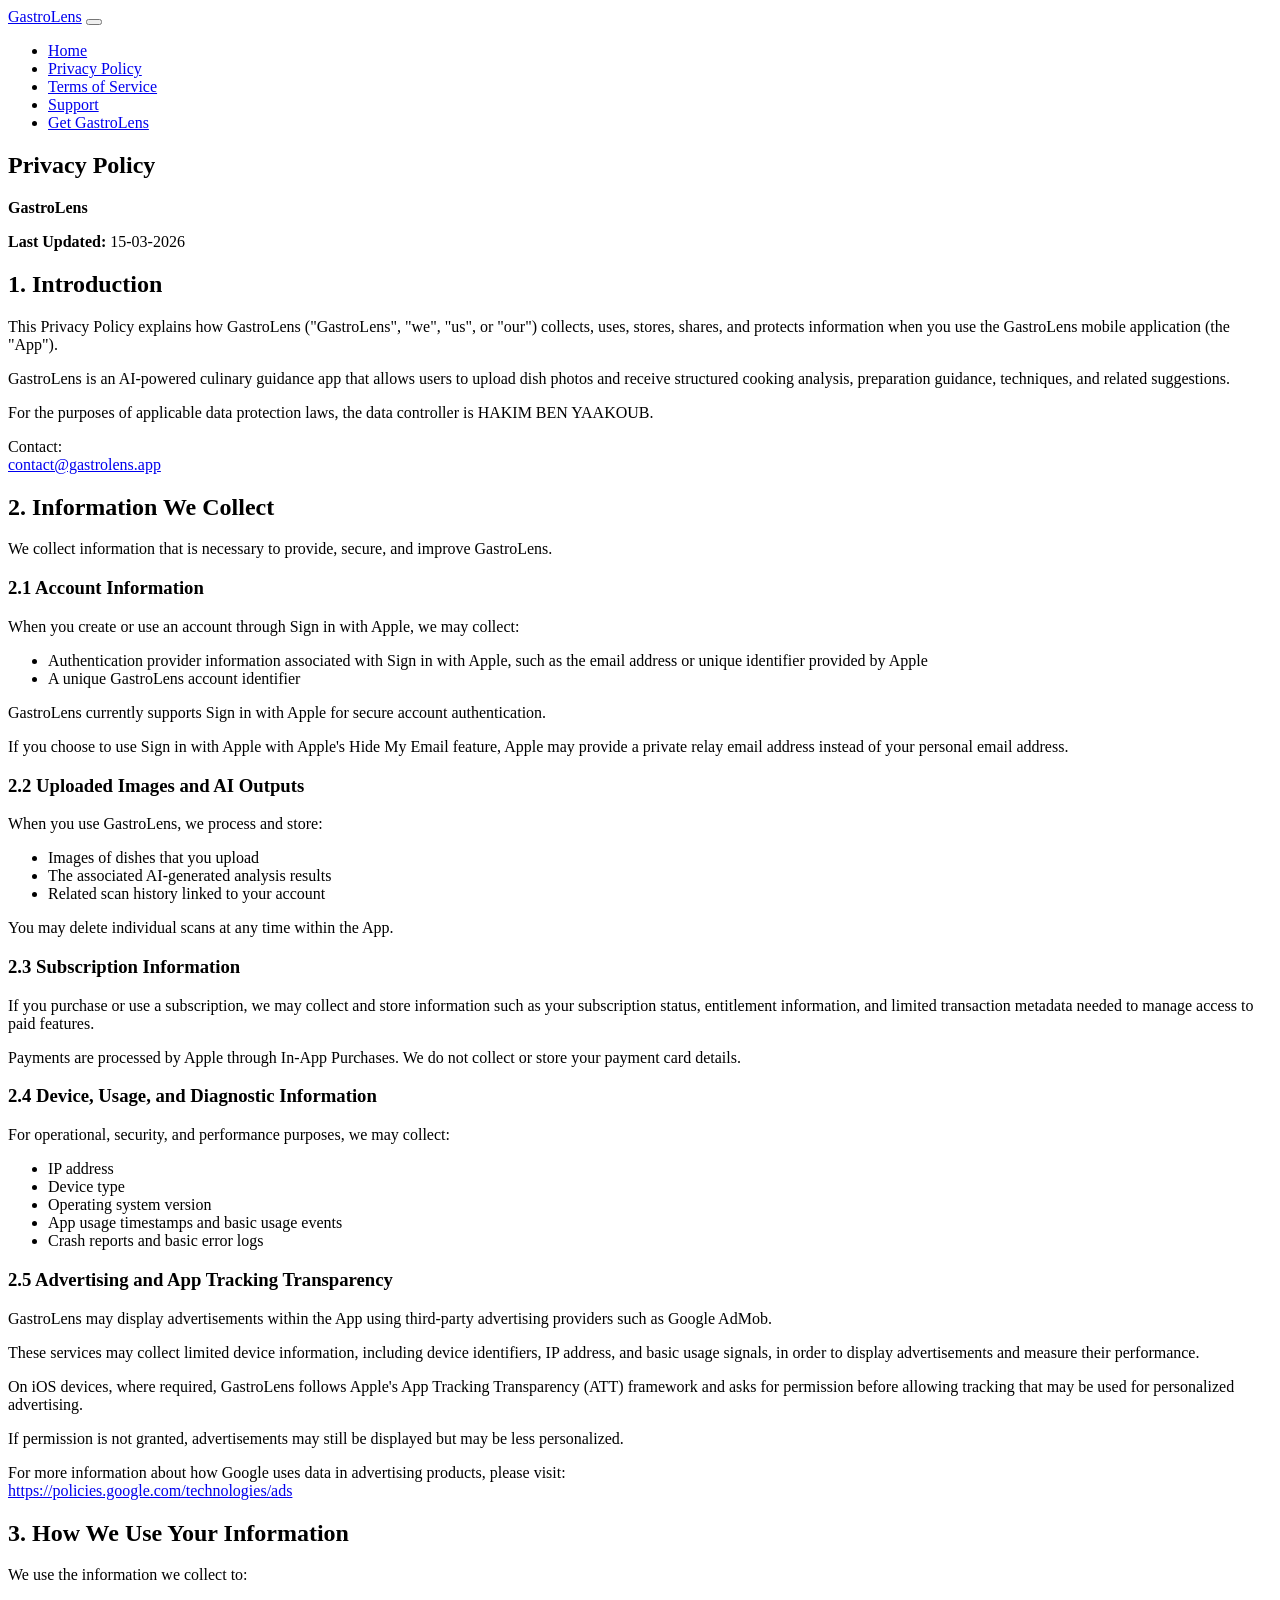
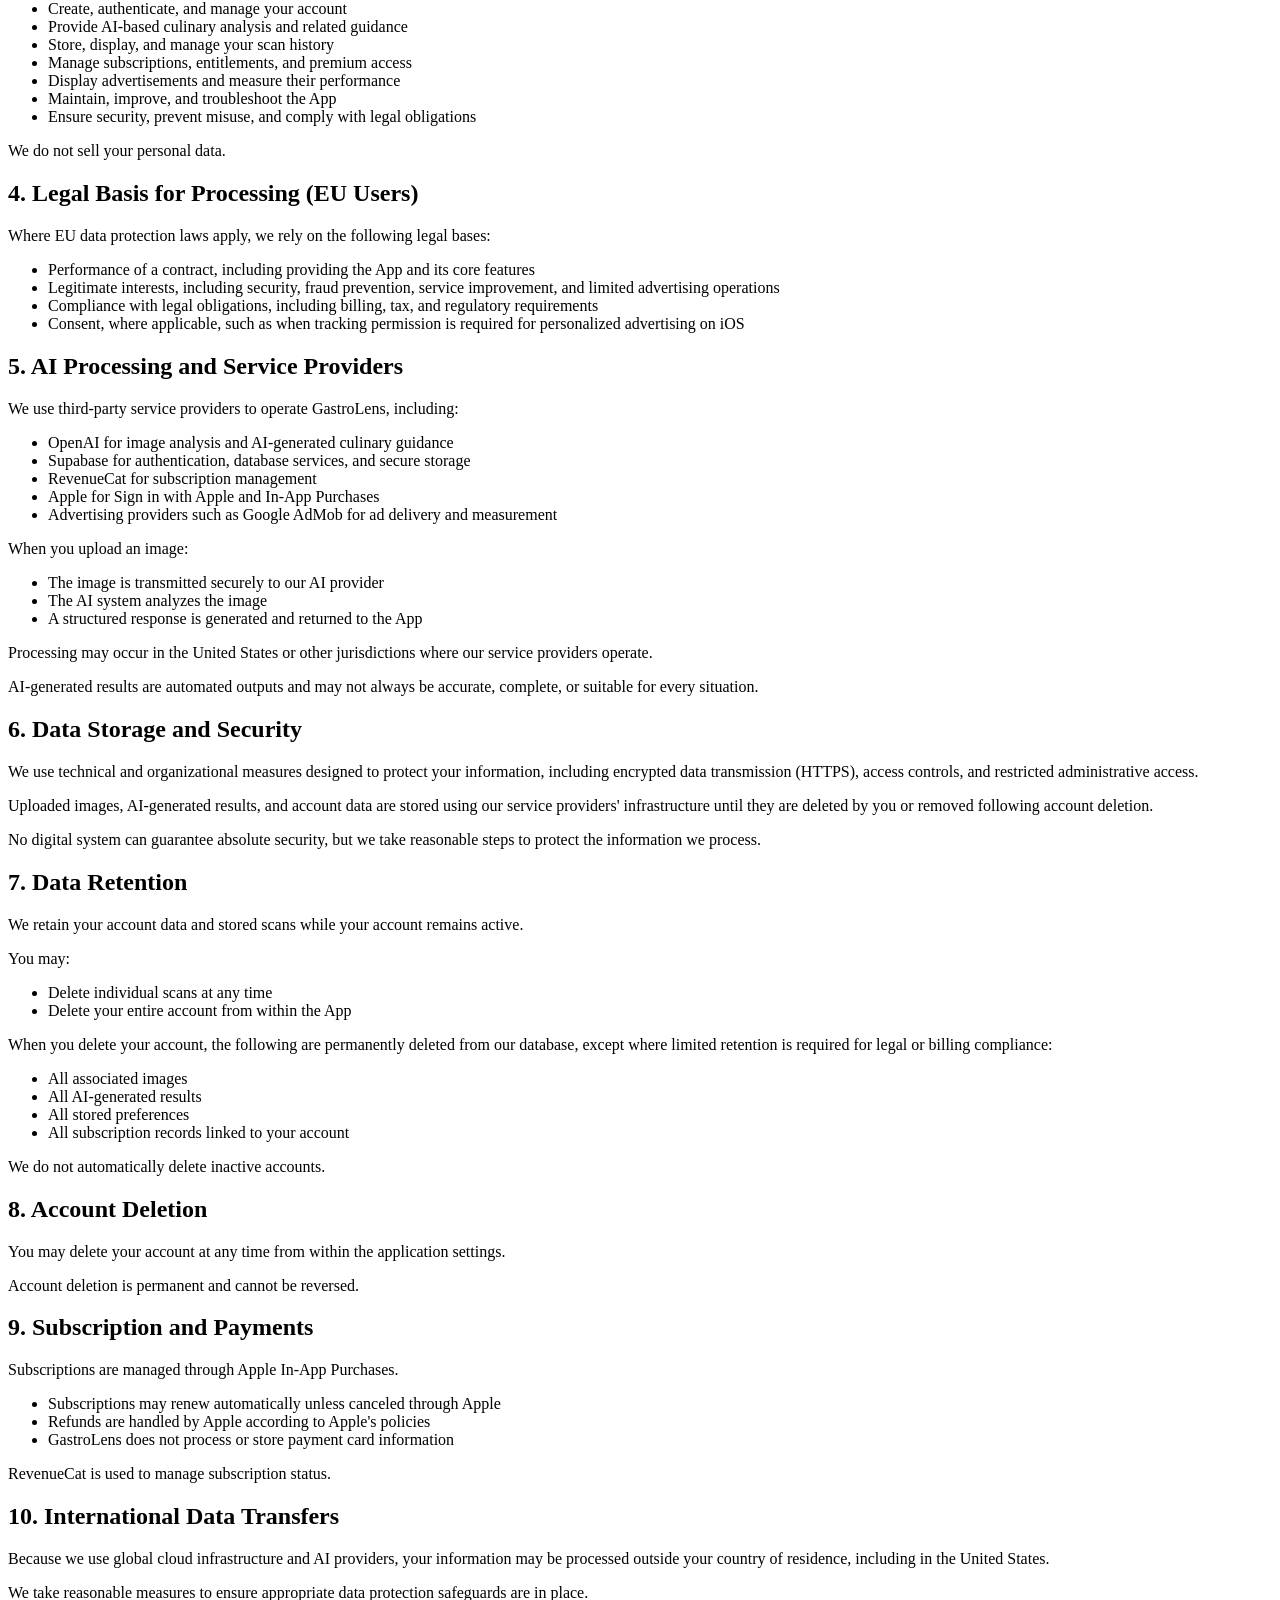
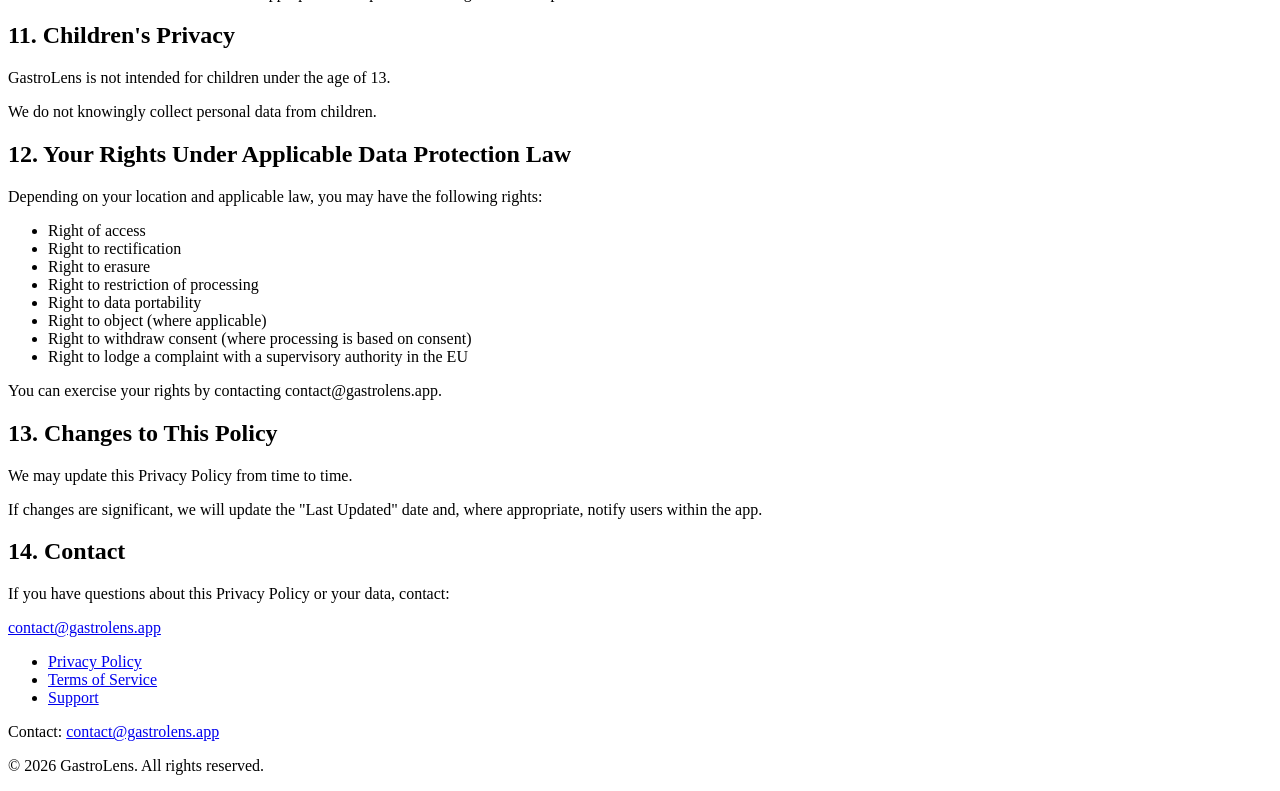
==== commit 7bb72f05: "Update privacy.html" ====
--- a/privacy.html
+++ b/privacy.html
@@ -43,7 +43,7 @@
         <h2>1. Introduction</h2>
         <p>This Privacy Policy explains how GastroLens ("GastroLens", "we", "us", or "our") collects, uses, stores, shares, and protects information when you use the GastroLens mobile application (the "App").</p>
         <p>GastroLens is an AI-powered culinary guidance app that allows users to upload dish photos and receive structured cooking analysis, preparation guidance, techniques, and related suggestions.</p>
-        <p>For the purposes of applicable data protection laws, the data controller is HAKIM BEN YAAKOUB, Aut&oacute;nomo, Spain.</p>
+        <p>For the purposes of applicable data protection laws, the data controller is HAKIM BEN YAAKOUB.</p>
         <p>Contact:<br><a href="mailto:contact@gastrolens.app">contact@gastrolens.app</a></p>
       </section>
 
